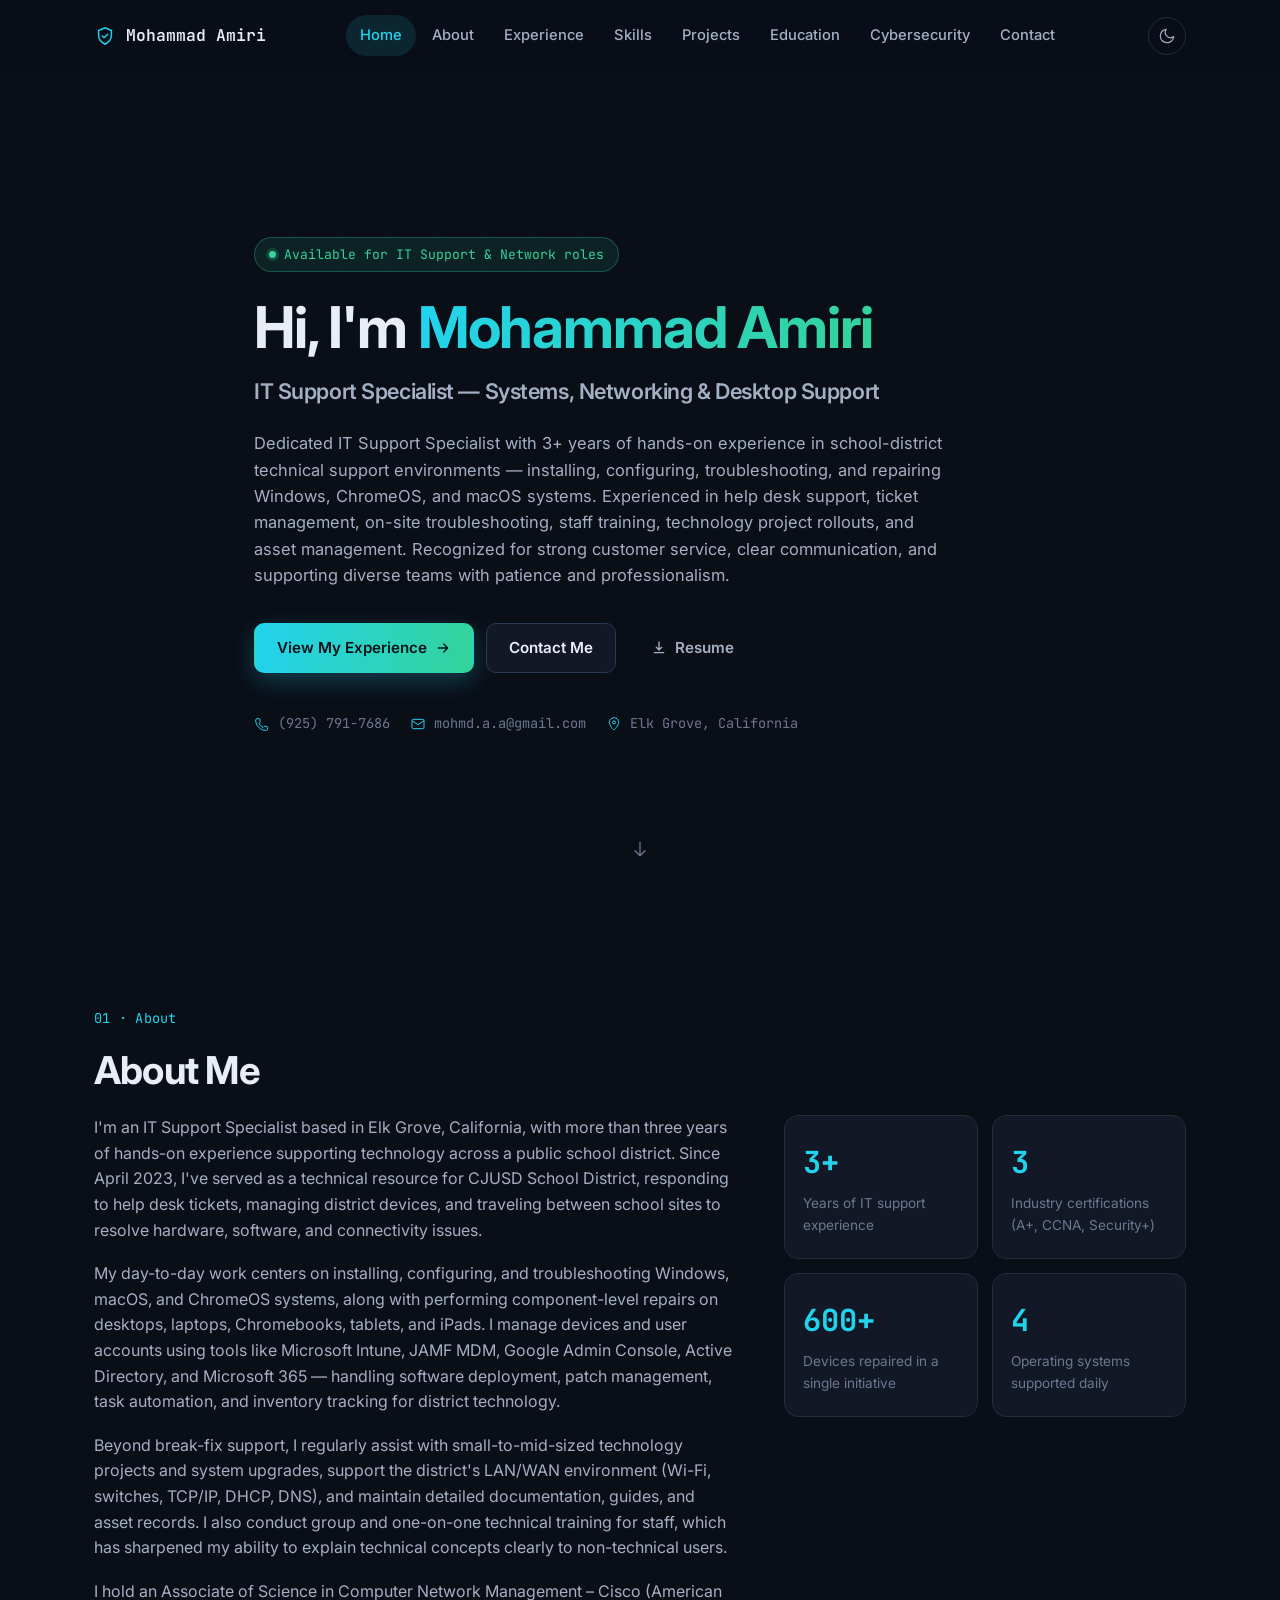
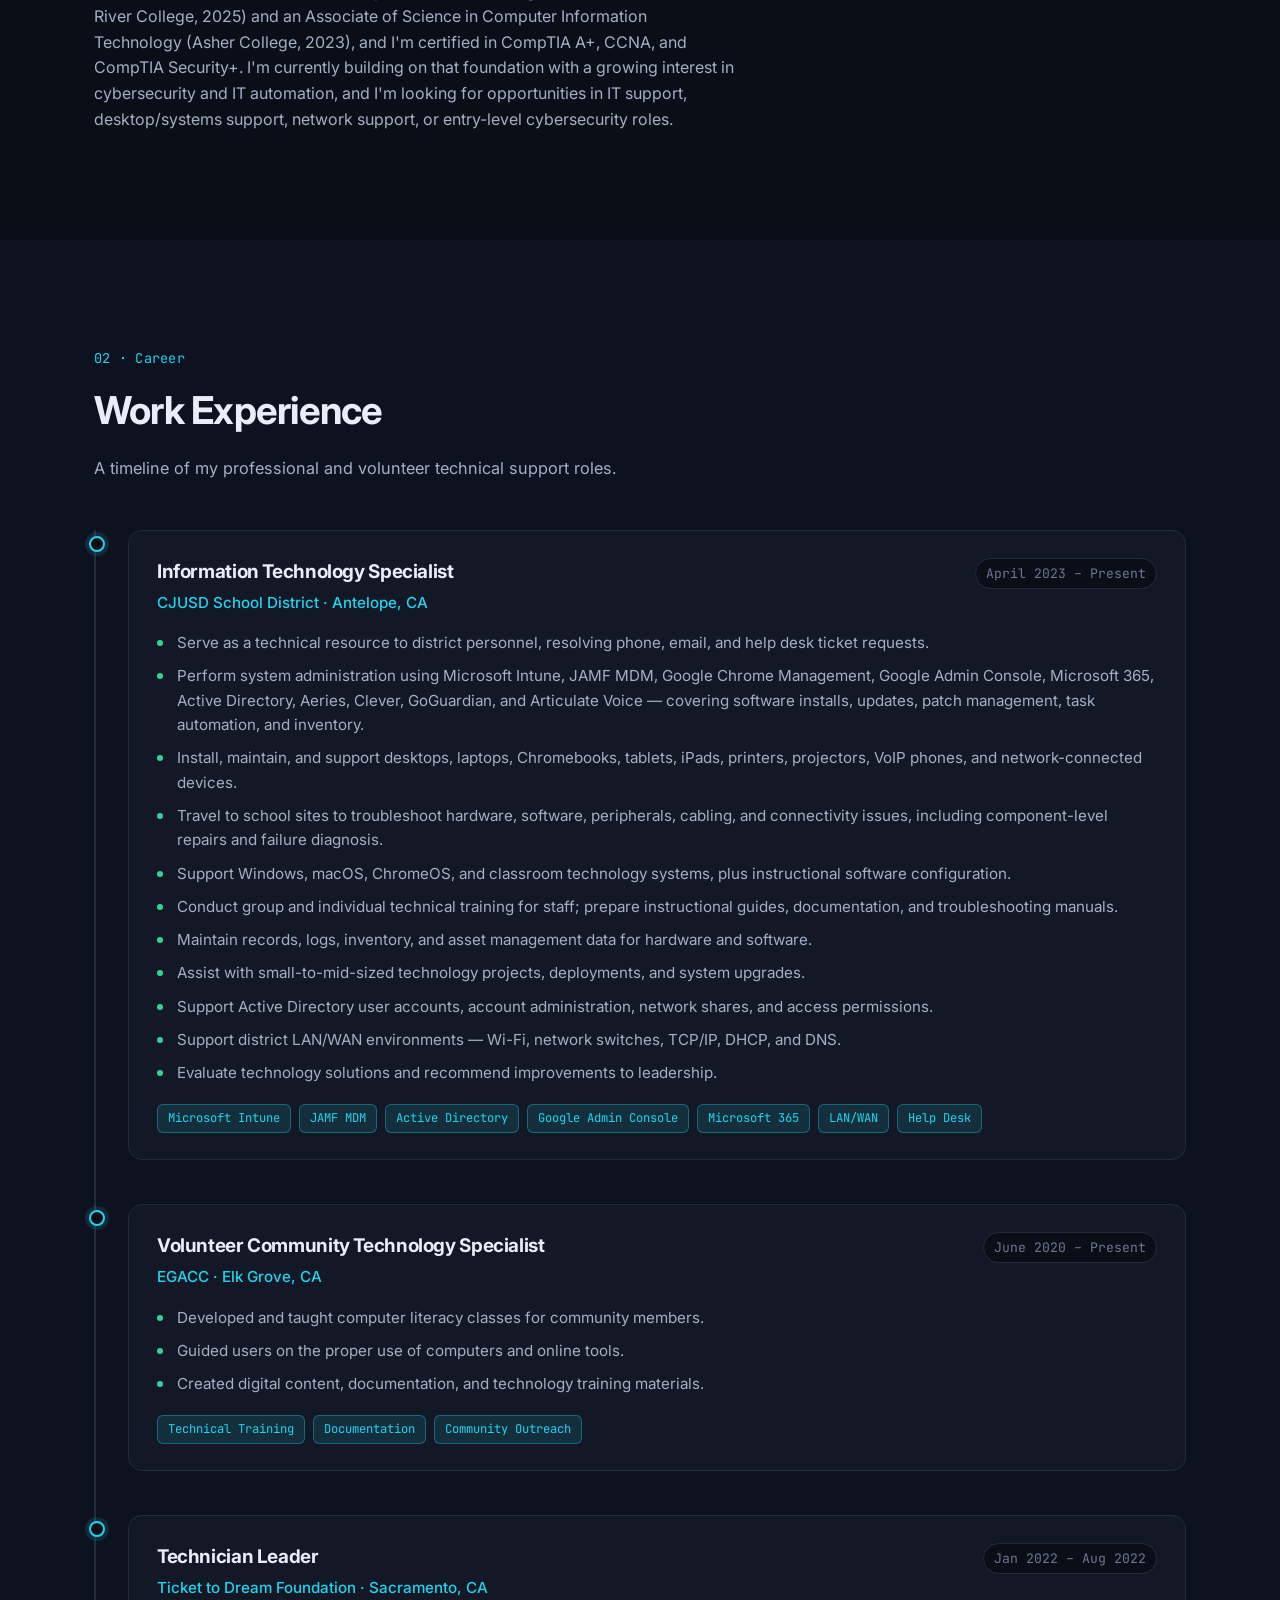
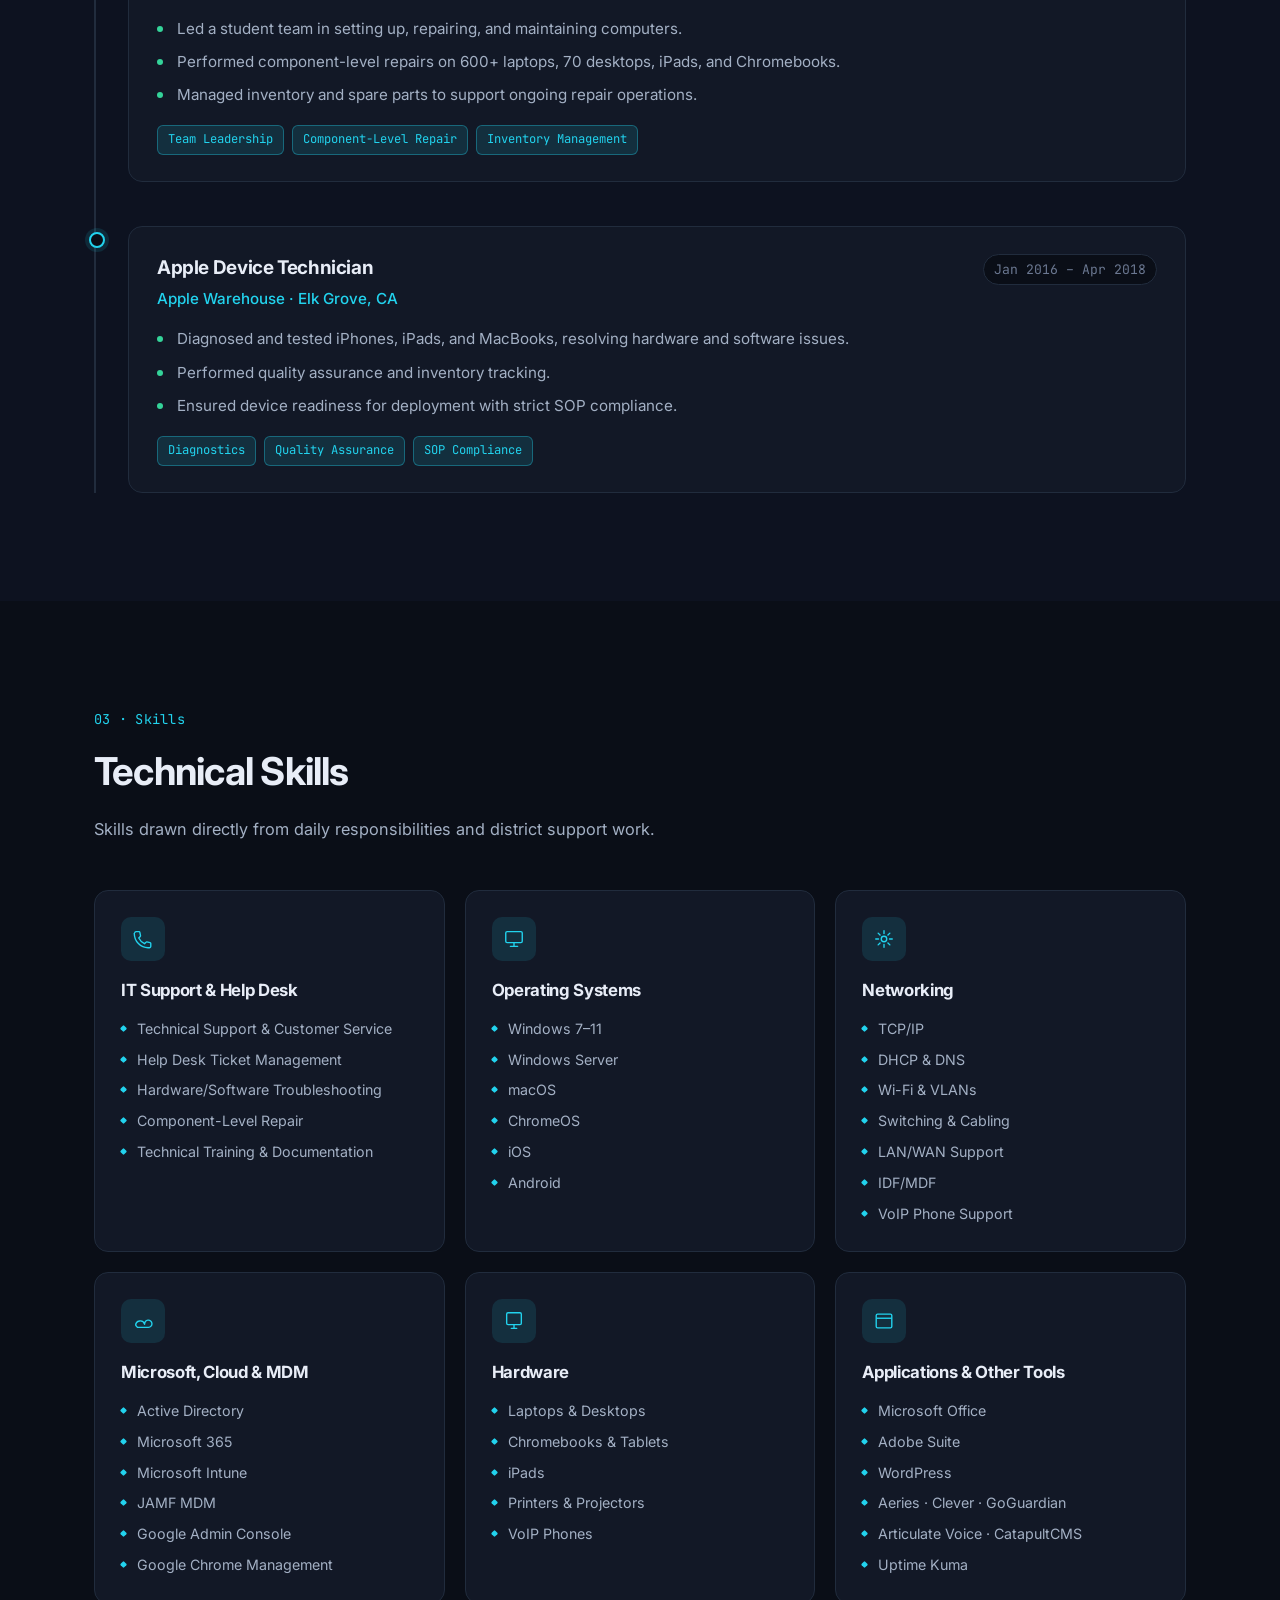
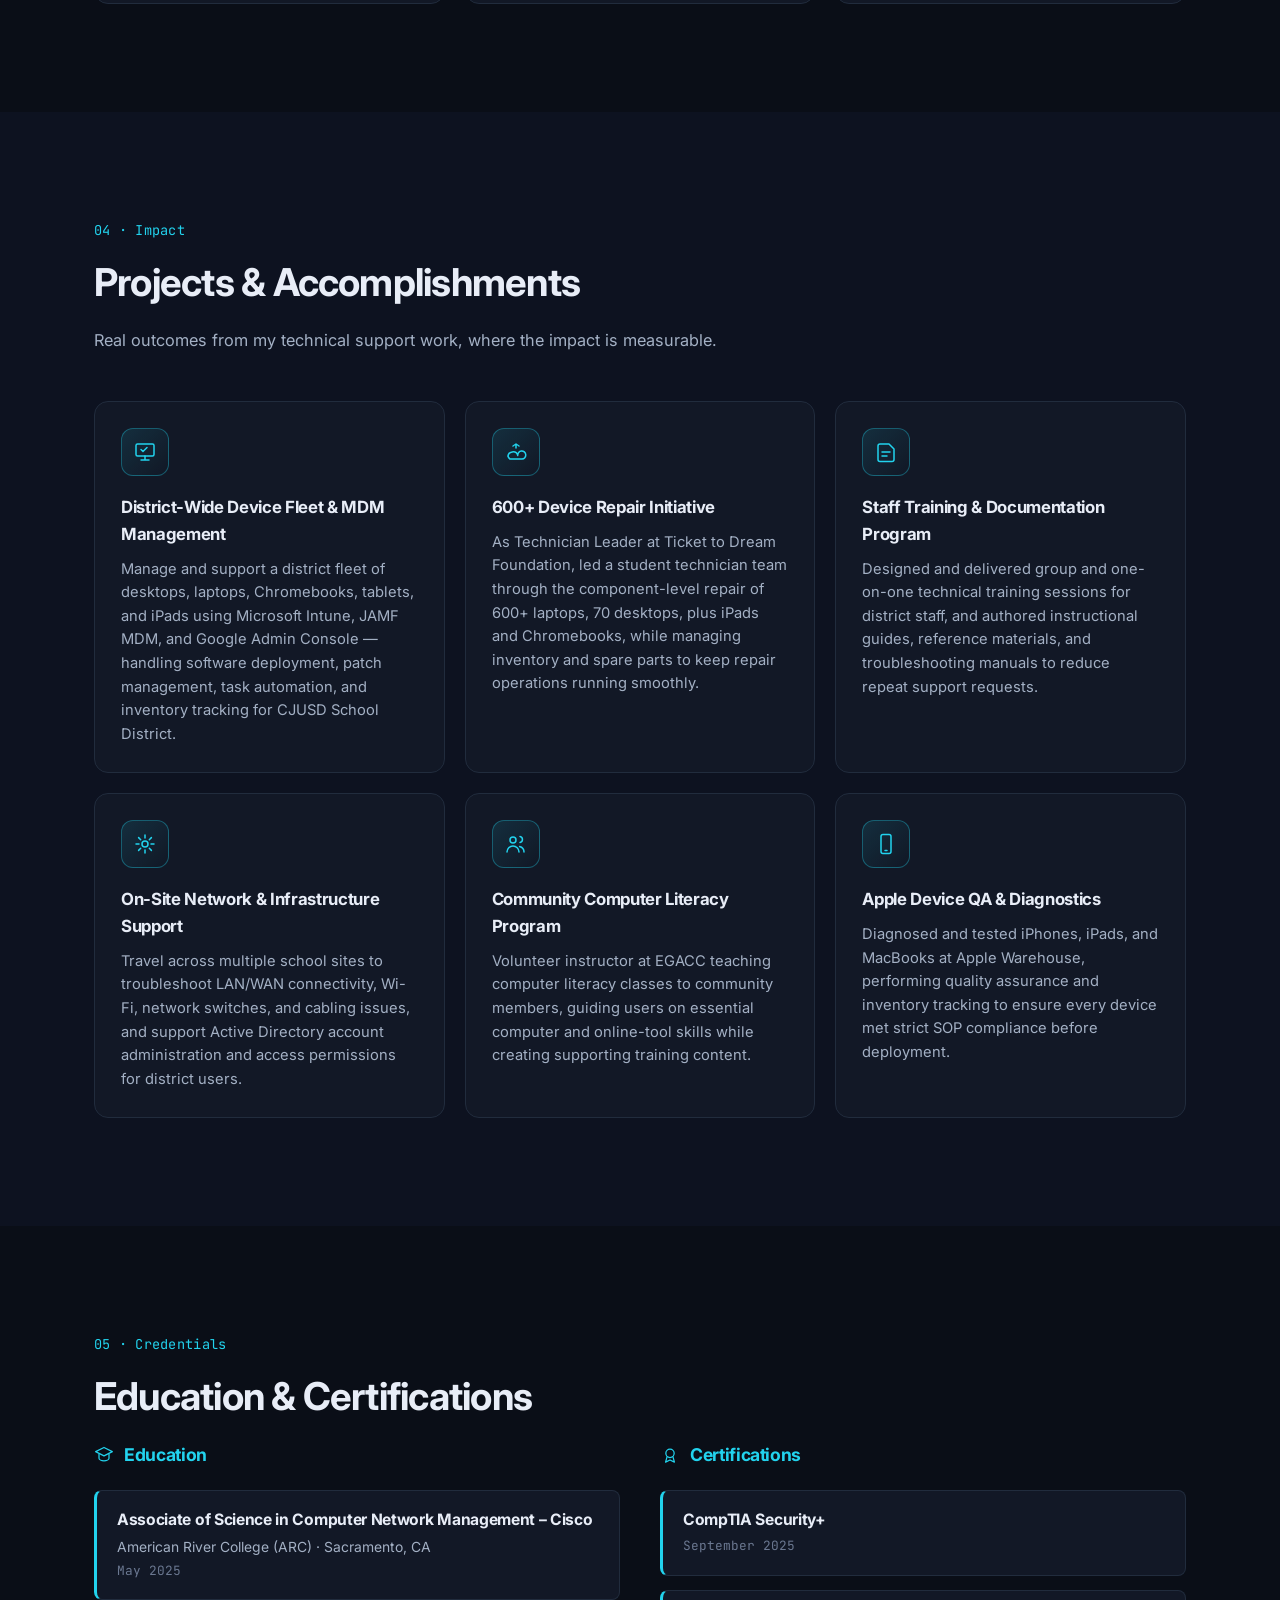
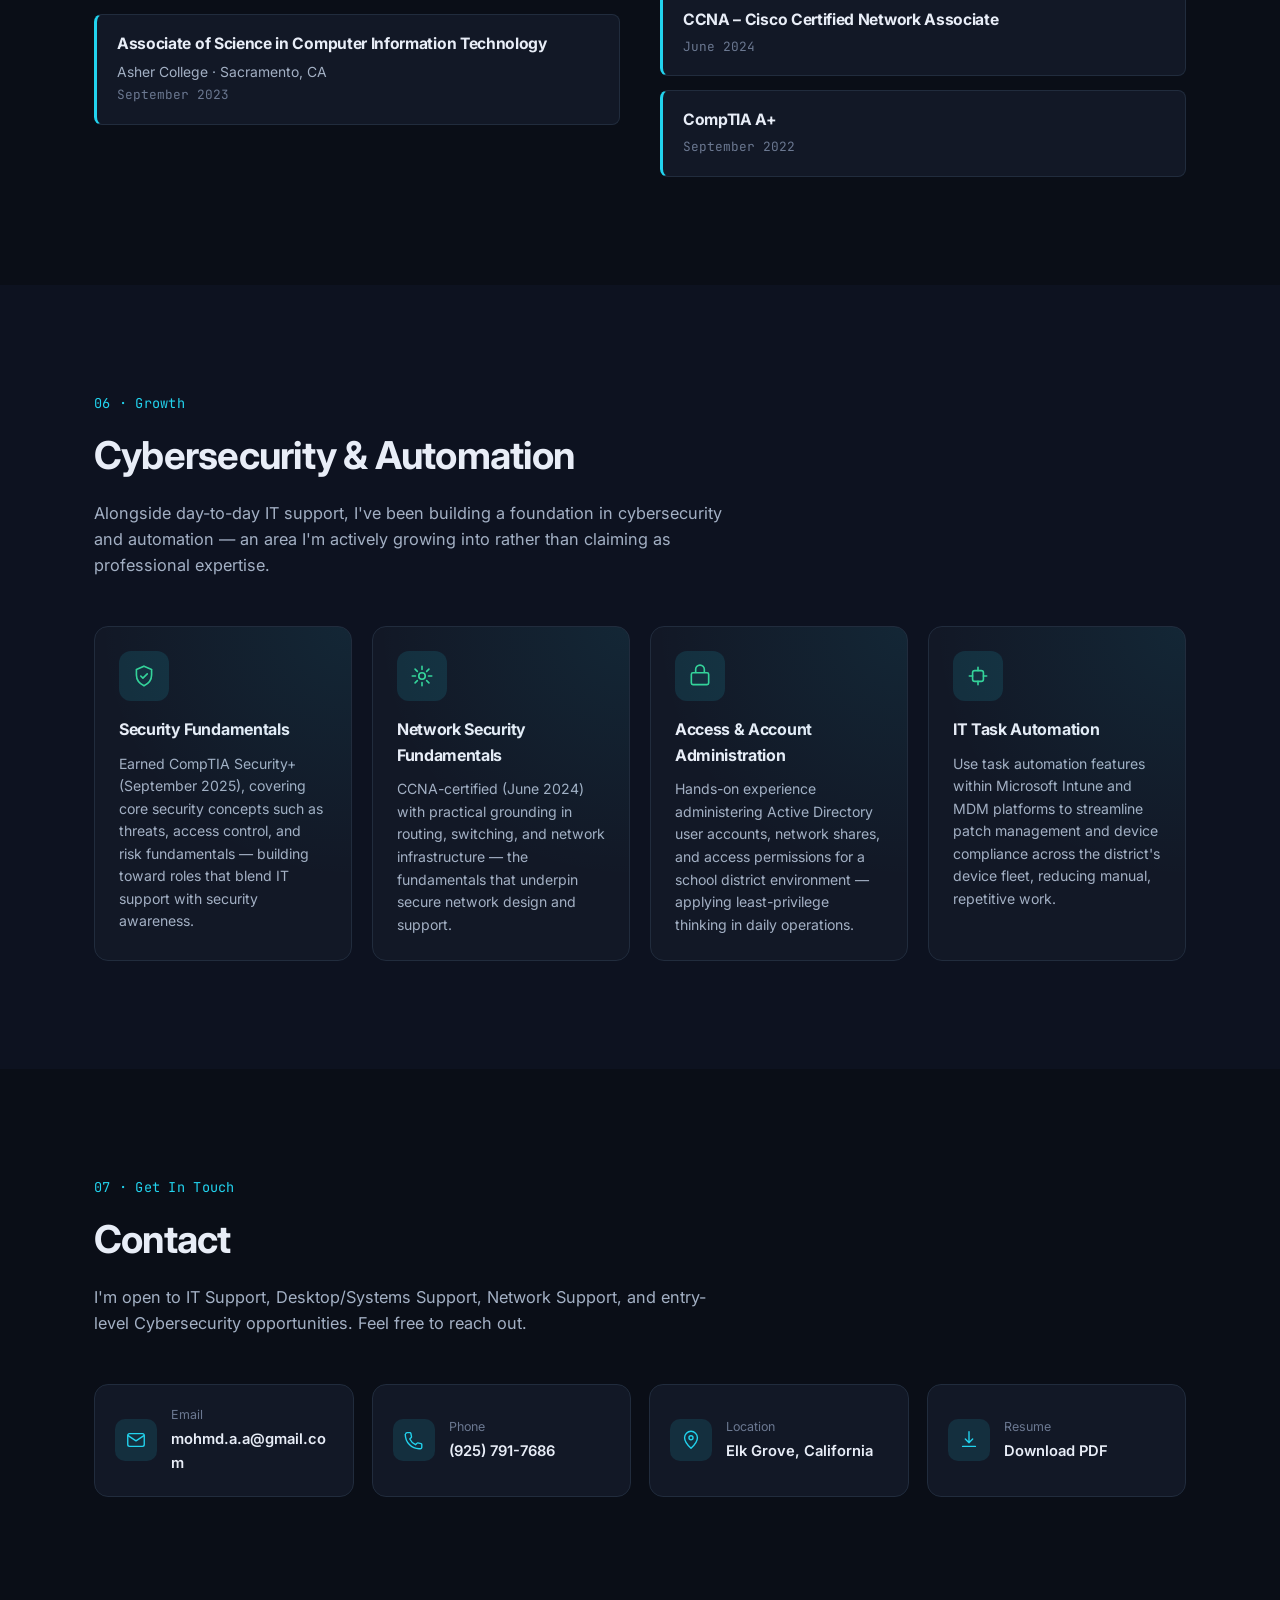
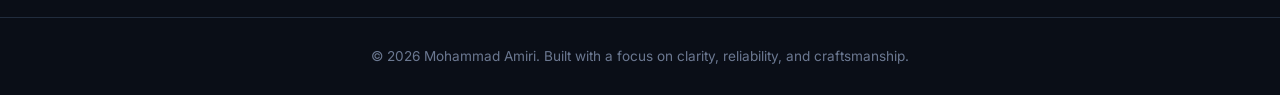
==== index.html @ a0008d64 "Add personal portfolio website built from resume content Static, responsive HTML/CSS/JS site with Ho" ====
<!DOCTYPE html>
<html lang="en">
<head>
<meta charset="UTF-8">
<meta name="viewport" content="width=device-width, initial-scale=1.0">
<title>Mohammad Amiri | IT Support Specialist</title>
<meta name="description" content="Mohammad Amiri — IT Support Specialist with 3+ years of hands-on experience in school-district technical support, systems administration, and networking.">
<link rel="icon" href="data:image/svg+xml,%3Csvg xmlns='http://www.w3.org/2000/svg' viewBox='0 0 24 24'%3E%3Crect width='24' height='24' rx='5' fill='%230a0e17'/%3E%3Cpath d='M12 3l7 3v5c0 4.5-3 8-7 10-4-2-7-5.5-7-10V6l7-3z' fill='none' stroke='%2322d3ee' stroke-width='1.6'/%3E%3Cpath d='M9 12l2 2 4-4' fill='none' stroke='%2334d399' stroke-width='1.6' stroke-linecap='round' stroke-linejoin='round'/%3E%3C/svg%3E">
<link rel="preconnect" href="https://fonts.googleapis.com">
<link rel="preconnect" href="https://fonts.gstatic.com" crossorigin>
<link href="https://fonts.googleapis.com/css2?family=Inter:wght@400;500;600;700;800&family=JetBrains+Mono:wght@400;500;600&display=swap" rel="stylesheet">
<link rel="stylesheet" href="css/styles.css">
</head>
<body>
<a class="skip-link" href="#main">Skip to content</a>

<div class="bg-grid" aria-hidden="true"></div>

<header class="site-header" id="site-header">
  <div class="container header-inner">
    <a href="#home" class="brand">
      <span class="brand-mark" aria-hidden="true">
        <svg viewBox="0 0 24 24" width="22" height="22"><path d="M12 3l7 3v5c0 4.5-3 8-7 10-4-2-7-5.5-7-10V6l7-3z" fill="none" stroke="currentColor" stroke-width="1.6"/><path d="M9 12l2 2 4-4" fill="none" stroke="currentColor" stroke-width="1.6" stroke-linecap="round" stroke-linejoin="round"/></svg>
      </span>
      <span class="brand-text">Mohammad Amiri</span>
    </a>

    <nav class="nav" id="site-nav" aria-label="Primary">
      <ul class="nav-list">
        <li><a href="#home" class="nav-link">Home</a></li>
        <li><a href="#about" class="nav-link">About</a></li>
        <li><a href="#experience" class="nav-link">Experience</a></li>
        <li><a href="#skills" class="nav-link">Skills</a></li>
        <li><a href="#projects" class="nav-link">Projects</a></li>
        <li><a href="#education" class="nav-link">Education</a></li>
        <li><a href="#cybersecurity" class="nav-link">Cybersecurity</a></li>
        <li><a href="#contact" class="nav-link">Contact</a></li>
      </ul>
    </nav>

    <div class="header-actions">
      <button class="theme-toggle" id="theme-toggle" type="button" aria-label="Toggle light and dark theme">
        <svg class="icon-moon" viewBox="0 0 24 24" width="18" height="18"><path d="M21 12.8A9 9 0 1111.2 3a7 7 0 009.8 9.8z" fill="none" stroke="currentColor" stroke-width="1.6" stroke-linejoin="round"/></svg>
        <svg class="icon-sun" viewBox="0 0 24 24" width="18" height="18"><circle cx="12" cy="12" r="4.2" fill="none" stroke="currentColor" stroke-width="1.6"/><path d="M12 2.5v2.5M12 19v2.5M4.2 4.2l1.8 1.8M18 18l1.8 1.8M2.5 12H5M19 12h2.5M4.2 19.8L6 18M18 6l1.8-1.8" stroke="currentColor" stroke-width="1.6" stroke-linecap="round"/></svg>
      </button>
      <button class="nav-toggle" id="nav-toggle" type="button" aria-label="Open navigation menu" aria-expanded="false" aria-controls="site-nav">
        <span></span><span></span><span></span>
      </button>
    </div>
  </div>
</header>

<main id="main">

  <!-- HOME / HERO -->
  <section class="hero" id="home">
    <div class="container hero-inner">
      <p class="eyebrow reveal"><span class="dot" aria-hidden="true"></span> Available for IT Support &amp; Network roles</p>
      <h1 class="hero-title reveal">
        Hi, I'm <span class="accent-text">Mohammad Amiri</span>
      </h1>
      <h2 class="hero-subtitle reveal">IT Support Specialist &mdash; Systems, Networking &amp; Desktop Support</h2>
      <p class="hero-lede reveal">
        Dedicated IT Support Specialist with 3+ years of hands-on experience in school-district technical
        support environments &mdash; installing, configuring, troubleshooting, and repairing Windows, ChromeOS,
        and macOS systems. Experienced in help desk support, ticket management, on-site troubleshooting,
        staff training, technology project rollouts, and asset management. Recognized for strong customer
        service, clear communication, and supporting diverse teams with patience and professionalism.
      </p>
      <div class="hero-actions reveal">
        <a href="#experience" class="btn btn-primary">
          View My Experience
          <svg viewBox="0 0 24 24" width="16" height="16" aria-hidden="true"><path d="M5 12h14M13 6l6 6-6 6" fill="none" stroke="currentColor" stroke-width="2" stroke-linecap="round" stroke-linejoin="round"/></svg>
        </a>
        <a href="#contact" class="btn btn-secondary">Contact Me</a>
        <a href="assets/Mohammad_Amiri_Resume.pdf" class="btn btn-ghost" download>
          <svg viewBox="0 0 24 24" width="16" height="16" aria-hidden="true"><path d="M12 3v12m0 0l-4-4m4 4l4-4M5 19h14" fill="none" stroke="currentColor" stroke-width="2" stroke-linecap="round" stroke-linejoin="round"/></svg>
          Resume
        </a>
      </div>

      <ul class="hero-meta reveal">
        <li>
          <svg viewBox="0 0 24 24" width="16" height="16" aria-hidden="true"><path d="M3 5.5A1.5 1.5 0 014.5 4h3.09a1 1 0 01.98.8l.7 3.5a1 1 0 01-.29.94l-1.6 1.6a13.5 13.5 0 006.27 6.27l1.6-1.6a1 1 0 01.94-.29l3.5.7a1 1 0 01.8.98v3.09A1.5 1.5 0 0119 21.5h-1.5C9.4 21.5 2.5 14.6 2.5 6V5.5" fill="none" stroke="currentColor" stroke-width="1.5" stroke-linejoin="round"/></svg>
          (925) 791-7686
        </li>
        <li>
          <svg viewBox="0 0 24 24" width="16" height="16" aria-hidden="true"><rect x="3" y="5" width="18" height="14" rx="2" fill="none" stroke="currentColor" stroke-width="1.5"/><path d="M3 7l9 6 9-6" fill="none" stroke="currentColor" stroke-width="1.5" stroke-linejoin="round"/></svg>
          mohmd.a.a@gmail.com
        </li>
        <li>
          <svg viewBox="0 0 24 24" width="16" height="16" aria-hidden="true"><path d="M12 21s7-6.4 7-11.5A7 7 0 105 9.5C5 14.6 12 21 12 21z" fill="none" stroke="currentColor" stroke-width="1.5" stroke-linejoin="round"/><circle cx="12" cy="9.5" r="2.2" fill="none" stroke="currentColor" stroke-width="1.5"/></svg>
          Elk Grove, California
        </li>
      </ul>
    </div>

    <button class="scroll-cue" id="scroll-cue" aria-label="Scroll to About section" type="button">
      <svg viewBox="0 0 24 24" width="20" height="20"><path d="M12 4v16M6 14l6 6 6-6" fill="none" stroke="currentColor" stroke-width="1.6" stroke-linecap="round" stroke-linejoin="round"/></svg>
    </button>
  </section>

  <!-- ABOUT -->
  <section class="section" id="about">
    <div class="container">
      <p class="section-kicker reveal">01 &middot; About</p>
      <h2 class="section-title reveal">About Me</h2>

      <div class="about-grid">
        <div class="about-copy reveal">
          <p>
            I'm an IT Support Specialist based in Elk Grove, California, with more than three years of
            hands-on experience supporting technology across a public school district. Since April 2023,
            I've served as a technical resource for CJUSD School District, responding to help desk tickets,
            managing district devices, and traveling between school sites to resolve hardware, software,
            and connectivity issues.
          </p>
          <p>
            My day-to-day work centers on installing, configuring, and troubleshooting Windows, macOS, and
            ChromeOS systems, along with performing component-level repairs on desktops, laptops,
            Chromebooks, tablets, and iPads. I manage devices and user accounts using tools like Microsoft
            Intune, JAMF MDM, Google Admin Console, Active Directory, and Microsoft 365 &mdash; handling software
            deployment, patch management, task automation, and inventory tracking for district technology.
          </p>
          <p>
            Beyond break-fix support, I regularly assist with small-to-mid-sized technology projects and
            system upgrades, support the district's LAN/WAN environment (Wi-Fi, switches, TCP/IP, DHCP,
            DNS), and maintain detailed documentation, guides, and asset records. I also conduct group and
            one-on-one technical training for staff, which has sharpened my ability to explain technical
            concepts clearly to non-technical users.
          </p>
          <p>
            I hold an Associate of Science in Computer Network Management &ndash; Cisco (American River College,
            2025) and an Associate of Science in Computer Information Technology (Asher College, 2023), and
            I'm certified in CompTIA A+, CCNA, and CompTIA Security+. I'm currently building on that
            foundation with a growing interest in cybersecurity and IT automation, and I'm looking for
            opportunities in IT support, desktop/systems support, network support, or entry-level
            cybersecurity roles.
          </p>
        </div>

        <aside class="about-highlights reveal" aria-label="Quick facts">
          <div class="fact-card">
            <span class="fact-num">3+</span>
            <span class="fact-label">Years of IT support experience</span>
          </div>
          <div class="fact-card">
            <span class="fact-num">3</span>
            <span class="fact-label">Industry certifications (A+, CCNA, Security+)</span>
          </div>
          <div class="fact-card">
            <span class="fact-num">600+</span>
            <span class="fact-label">Devices repaired in a single initiative</span>
          </div>
          <div class="fact-card">
            <span class="fact-num">4</span>
            <span class="fact-label">Operating systems supported daily</span>
          </div>
        </aside>
      </div>
    </div>
  </section>

  <!-- EXPERIENCE -->
  <section class="section section-alt" id="experience">
    <div class="container">
      <p class="section-kicker reveal">02 &middot; Career</p>
      <h2 class="section-title reveal">Work Experience</h2>
      <p class="section-lede reveal">A timeline of my professional and volunteer technical support roles.</p>

      <div class="timeline">

        <article class="timeline-item reveal">
          <div class="timeline-dot" aria-hidden="true"></div>
          <div class="timeline-card">
            <div class="timeline-head">
              <div>
                <h3 class="timeline-role">Information Technology Specialist</h3>
                <p class="timeline-org">CJUSD School District &middot; Antelope, CA</p>
              </div>
              <span class="timeline-date">April 2023 &ndash; Present</span>
            </div>
            <ul class="timeline-list">
              <li>Serve as a technical resource to district personnel, resolving phone, email, and help desk ticket requests.</li>
              <li>Perform system administration using Microsoft Intune, JAMF MDM, Google Chrome Management, Google Admin Console, Microsoft 365, Active Directory, Aeries, Clever, GoGuardian, and Articulate Voice &mdash; covering software installs, updates, patch management, task automation, and inventory.</li>
              <li>Install, maintain, and support desktops, laptops, Chromebooks, tablets, iPads, printers, projectors, VoIP phones, and network-connected devices.</li>
              <li>Travel to school sites to troubleshoot hardware, software, peripherals, cabling, and connectivity issues, including component-level repairs and failure diagnosis.</li>
              <li>Support Windows, macOS, ChromeOS, and classroom technology systems, plus instructional software configuration.</li>
              <li>Conduct group and individual technical training for staff; prepare instructional guides, documentation, and troubleshooting manuals.</li>
              <li>Maintain records, logs, inventory, and asset management data for hardware and software.</li>
              <li>Assist with small-to-mid-sized technology projects, deployments, and system upgrades.</li>
              <li>Support Active Directory user accounts, account administration, network shares, and access permissions.</li>
              <li>Support district LAN/WAN environments &mdash; Wi-Fi, network switches, TCP/IP, DHCP, and DNS.</li>
              <li>Evaluate technology solutions and recommend improvements to leadership.</li>
            </ul>
            <div class="tag-row">
              <span class="tag">Microsoft Intune</span>
              <span class="tag">JAMF MDM</span>
              <span class="tag">Active Directory</span>
              <span class="tag">Google Admin Console</span>
              <span class="tag">Microsoft 365</span>
              <span class="tag">LAN/WAN</span>
              <span class="tag">Help Desk</span>
            </div>
          </div>
        </article>

        <article class="timeline-item reveal">
          <div class="timeline-dot" aria-hidden="true"></div>
          <div class="timeline-card">
            <div class="timeline-head">
              <div>
                <h3 class="timeline-role">Volunteer Community Technology Specialist</h3>
                <p class="timeline-org">EGACC &middot; Elk Grove, CA</p>
              </div>
              <span class="timeline-date">June 2020 &ndash; Present</span>
            </div>
            <ul class="timeline-list">
              <li>Developed and taught computer literacy classes for community members.</li>
              <li>Guided users on the proper use of computers and online tools.</li>
              <li>Created digital content, documentation, and technology training materials.</li>
            </ul>
            <div class="tag-row">
              <span class="tag">Technical Training</span>
              <span class="tag">Documentation</span>
              <span class="tag">Community Outreach</span>
            </div>
          </div>
        </article>

        <article class="timeline-item reveal">
          <div class="timeline-dot" aria-hidden="true"></div>
          <div class="timeline-card">
            <div class="timeline-head">
              <div>
                <h3 class="timeline-role">Technician Leader</h3>
                <p class="timeline-org">Ticket to Dream Foundation &middot; Sacramento, CA</p>
              </div>
              <span class="timeline-date">Jan 2022 &ndash; Aug 2022</span>
            </div>
            <ul class="timeline-list">
              <li>Led a student team in setting up, repairing, and maintaining computers.</li>
              <li>Performed component-level repairs on 600+ laptops, 70 desktops, iPads, and Chromebooks.</li>
              <li>Managed inventory and spare parts to support ongoing repair operations.</li>
            </ul>
            <div class="tag-row">
              <span class="tag">Team Leadership</span>
              <span class="tag">Component-Level Repair</span>
              <span class="tag">Inventory Management</span>
            </div>
          </div>
        </article>

        <article class="timeline-item reveal">
          <div class="timeline-dot" aria-hidden="true"></div>
          <div class="timeline-card">
            <div class="timeline-head">
              <div>
                <h3 class="timeline-role">Apple Device Technician</h3>
                <p class="timeline-org">Apple Warehouse &middot; Elk Grove, CA</p>
              </div>
              <span class="timeline-date">Jan 2016 &ndash; Apr 2018</span>
            </div>
            <ul class="timeline-list">
              <li>Diagnosed and tested iPhones, iPads, and MacBooks, resolving hardware and software issues.</li>
              <li>Performed quality assurance and inventory tracking.</li>
              <li>Ensured device readiness for deployment with strict SOP compliance.</li>
            </ul>
            <div class="tag-row">
              <span class="tag">Diagnostics</span>
              <span class="tag">Quality Assurance</span>
              <span class="tag">SOP Compliance</span>
            </div>
          </div>
        </article>

      </div>
    </div>
  </section>

  <!-- SKILLS -->
  <section class="section" id="skills">
    <div class="container">
      <p class="section-kicker reveal">03 &middot; Skills</p>
      <h2 class="section-title reveal">Technical Skills</h2>
      <p class="section-lede reveal">Skills drawn directly from daily responsibilities and district support work.</p>

      <div class="skills-grid">

        <div class="skill-card reveal">
          <div class="skill-icon" aria-hidden="true">
            <svg viewBox="0 0 24 24" width="22" height="22"><path d="M3 5.5A1.5 1.5 0 014.5 4h3.09a1 1 0 01.98.8l.7 3.5a1 1 0 01-.29.94l-1.6 1.6a13.5 13.5 0 006.27 6.27l1.6-1.6a1 1 0 01.94-.29l3.5.7a1 1 0 01.8.98v3.09A1.5 1.5 0 0119 21.5h-1.5C9.4 21.5 2.5 14.6 2.5 6V5.5" fill="none" stroke="currentColor" stroke-width="1.5" stroke-linejoin="round"/></svg>
          </div>
          <h3>IT Support &amp; Help Desk</h3>
          <ul class="skill-tags">
            <li>Technical Support &amp; Customer Service</li>
            <li>Help Desk Ticket Management</li>
            <li>Hardware/Software Troubleshooting</li>
            <li>Component-Level Repair</li>
            <li>Technical Training &amp; Documentation</li>
          </ul>
        </div>

        <div class="skill-card reveal">
          <div class="skill-icon" aria-hidden="true">
            <svg viewBox="0 0 24 24" width="22" height="22"><rect x="3" y="4" width="18" height="12" rx="1.5" fill="none" stroke="currentColor" stroke-width="1.5"/><path d="M8 20h8M12 16v4" stroke="currentColor" stroke-width="1.5" stroke-linecap="round"/></svg>
          </div>
          <h3>Operating Systems</h3>
          <ul class="skill-tags">
            <li>Windows 7&ndash;11</li>
            <li>Windows Server</li>
            <li>macOS</li>
            <li>ChromeOS</li>
            <li>iOS</li>
            <li>Android</li>
          </ul>
        </div>

        <div class="skill-card reveal">
          <div class="skill-icon" aria-hidden="true">
            <svg viewBox="0 0 24 24" width="22" height="22"><circle cx="12" cy="12" r="3" fill="none" stroke="currentColor" stroke-width="1.5"/><path d="M12 3v3M12 18v3M3 12h3M18 12h3M5.6 5.6l2.1 2.1M16.3 16.3l2.1 2.1M18.4 5.6l-2.1 2.1M7.7 16.3l-2.1 2.1" stroke="currentColor" stroke-width="1.5" stroke-linecap="round"/></svg>
          </div>
          <h3>Networking</h3>
          <ul class="skill-tags">
            <li>TCP/IP</li>
            <li>DHCP &amp; DNS</li>
            <li>Wi-Fi &amp; VLANs</li>
            <li>Switching &amp; Cabling</li>
            <li>LAN/WAN Support</li>
            <li>IDF/MDF</li>
            <li>VoIP Phone Support</li>
          </ul>
        </div>

        <div class="skill-card reveal">
          <div class="skill-icon" aria-hidden="true">
            <svg viewBox="0 0 24 24" width="22" height="22"><path d="M4 17a5 5 0 019.8-1.5A4 4 0 1118 19H6a4 4 0 01-2-3.7" fill="none" stroke="currentColor" stroke-width="1.5" stroke-linejoin="round"/></svg>
          </div>
          <h3>Microsoft, Cloud &amp; MDM</h3>
          <ul class="skill-tags">
            <li>Active Directory</li>
            <li>Microsoft 365</li>
            <li>Microsoft Intune</li>
            <li>JAMF MDM</li>
            <li>Google Admin Console</li>
            <li>Google Chrome Management</li>
          </ul>
        </div>

        <div class="skill-card reveal">
          <div class="skill-icon" aria-hidden="true">
            <svg viewBox="0 0 24 24" width="22" height="22"><rect x="4" y="3" width="16" height="13" rx="1.5" fill="none" stroke="currentColor" stroke-width="1.5"/><path d="M9 20h6M12 16v4" stroke="currentColor" stroke-width="1.5" stroke-linecap="round"/></svg>
          </div>
          <h3>Hardware</h3>
          <ul class="skill-tags">
            <li>Laptops &amp; Desktops</li>
            <li>Chromebooks &amp; Tablets</li>
            <li>iPads</li>
            <li>Printers &amp; Projectors</li>
            <li>VoIP Phones</li>
          </ul>
        </div>

        <div class="skill-card reveal">
          <div class="skill-icon" aria-hidden="true">
            <svg viewBox="0 0 24 24" width="22" height="22"><rect x="3.5" y="4.5" width="17" height="15" rx="1.5" fill="none" stroke="currentColor" stroke-width="1.5"/><path d="M3.5 9h17" stroke="currentColor" stroke-width="1.5"/></svg>
          </div>
          <h3>Applications &amp; Other Tools</h3>
          <ul class="skill-tags">
            <li>Microsoft Office</li>
            <li>Adobe Suite</li>
            <li>WordPress</li>
            <li>Aeries &middot; Clever &middot; GoGuardian</li>
            <li>Articulate Voice &middot; CatapultCMS</li>
            <li>Uptime Kuma</li>
          </ul>
        </div>

      </div>
    </div>
  </section>

  <!-- PROJECTS & ACCOMPLISHMENTS -->
  <section class="section section-alt" id="projects">
    <div class="container">
      <p class="section-kicker reveal">04 &middot; Impact</p>
      <h2 class="section-title reveal">Projects &amp; Accomplishments</h2>
      <p class="section-lede reveal">Real outcomes from my technical support work, where the impact is measurable.</p>

      <div class="project-grid">

        <div class="project-card reveal">
          <div class="project-icon" aria-hidden="true">
            <svg viewBox="0 0 24 24" width="24" height="24"><rect x="3" y="4" width="18" height="12" rx="1.5" fill="none" stroke="currentColor" stroke-width="1.5"/><path d="M8 20h8M12 16v4" stroke="currentColor" stroke-width="1.5" stroke-linecap="round"/><path d="M8 9.5l2 2 4-4" fill="none" stroke="currentColor" stroke-width="1.5" stroke-linecap="round" stroke-linejoin="round"/></svg>
          </div>
          <h3>District-Wide Device Fleet &amp; MDM Management</h3>
          <p>
            Manage and support a district fleet of desktops, laptops, Chromebooks, tablets, and iPads using
            Microsoft Intune, JAMF MDM, and Google Admin Console &mdash; handling software deployment, patch
            management, task automation, and inventory tracking for CJUSD School District.
          </p>
        </div>

        <div class="project-card reveal">
          <div class="project-icon" aria-hidden="true">
            <svg viewBox="0 0 24 24" width="24" height="24"><path d="M4 17a5 5 0 019.8-1.5A4 4 0 1118 19H6a4 4 0 01-2-3.7" fill="none" stroke="currentColor" stroke-width="1.5" stroke-linejoin="round"/><path d="M12 8V4M9 6l3-2 3 2" stroke="currentColor" stroke-width="1.5" stroke-linecap="round" stroke-linejoin="round"/></svg>
          </div>
          <h3>600+ Device Repair Initiative</h3>
          <p>
            As Technician Leader at Ticket to Dream Foundation, led a student technician team through the
            component-level repair of 600+ laptops, 70 desktops, plus iPads and Chromebooks, while managing
            inventory and spare parts to keep repair operations running smoothly.
          </p>
        </div>

        <div class="project-card reveal">
          <div class="project-icon" aria-hidden="true">
            <svg viewBox="0 0 24 24" width="24" height="24"><path d="M4 19.5V6a2 2 0 012-2h9l5 5v10.5a2 2 0 01-2 2H6a2 2 0 01-2-2z" fill="none" stroke="currentColor" stroke-width="1.5" stroke-linejoin="round"/><path d="M8 12h8M8 16h5" stroke="currentColor" stroke-width="1.5" stroke-linecap="round"/></svg>
          </div>
          <h3>Staff Training &amp; Documentation Program</h3>
          <p>
            Designed and delivered group and one-on-one technical training sessions for district staff, and
            authored instructional guides, reference materials, and troubleshooting manuals to reduce repeat
            support requests.
          </p>
        </div>

        <div class="project-card reveal">
          <div class="project-icon" aria-hidden="true">
            <svg viewBox="0 0 24 24" width="24" height="24"><circle cx="12" cy="12" r="3" fill="none" stroke="currentColor" stroke-width="1.5"/><path d="M12 3v3M12 18v3M3 12h3M18 12h3M5.6 5.6l2.1 2.1M16.3 16.3l2.1 2.1M18.4 5.6l-2.1 2.1M7.7 16.3l-2.1 2.1" stroke="currentColor" stroke-width="1.5" stroke-linecap="round"/></svg>
          </div>
          <h3>On-Site Network &amp; Infrastructure Support</h3>
          <p>
            Travel across multiple school sites to troubleshoot LAN/WAN connectivity, Wi-Fi, network
            switches, and cabling issues, and support Active Directory account administration and access
            permissions for district users.
          </p>
        </div>

        <div class="project-card reveal">
          <div class="project-icon" aria-hidden="true">
            <svg viewBox="0 0 24 24" width="24" height="24"><circle cx="9" cy="8" r="3" fill="none" stroke="currentColor" stroke-width="1.5"/><path d="M3 20c0-3.3 2.7-6 6-6s6 2.7 6 6" fill="none" stroke="currentColor" stroke-width="1.5" stroke-linecap="round"/><path d="M16 4.5a3 3 0 010 5.9M20 20c0-2.6-1.9-4.8-4.4-5.4" fill="none" stroke="currentColor" stroke-width="1.5" stroke-linecap="round"/></svg>
          </div>
          <h3>Community Computer Literacy Program</h3>
          <p>
            Volunteer instructor at EGACC teaching computer literacy classes to community members, guiding
            users on essential computer and online-tool skills while creating supporting training content.
          </p>
        </div>

        <div class="project-card reveal">
          <div class="project-icon" aria-hidden="true">
            <svg viewBox="0 0 24 24" width="24" height="24"><rect x="7" y="2.5" width="10" height="19" rx="2" fill="none" stroke="currentColor" stroke-width="1.5"/><path d="M11 18.5h2" stroke="currentColor" stroke-width="1.5" stroke-linecap="round"/></svg>
          </div>
          <h3>Apple Device QA &amp; Diagnostics</h3>
          <p>
            Diagnosed and tested iPhones, iPads, and MacBooks at Apple Warehouse, performing quality
            assurance and inventory tracking to ensure every device met strict SOP compliance before
            deployment.
          </p>
        </div>

      </div>
    </div>
  </section>

  <!-- EDUCATION & CERTIFICATIONS -->
  <section class="section" id="education">
    <div class="container">
      <p class="section-kicker reveal">05 &middot; Credentials</p>
      <h2 class="section-title reveal">Education &amp; Certifications</h2>

      <div class="edu-cert-grid">
        <div class="edu-col reveal">
          <h3 class="col-title">
            <svg viewBox="0 0 24 24" width="20" height="20" aria-hidden="true"><path d="M12 3L2 8l10 5 10-5-10-5z" fill="none" stroke="currentColor" stroke-width="1.5" stroke-linejoin="round"/><path d="M6 10.5V16c0 1.5 2.7 3 6 3s6-1.5 6-3v-5.5" fill="none" stroke="currentColor" stroke-width="1.5"/></svg>
            Education
          </h3>

          <div class="cred-card">
            <h4>Associate of Science in Computer Network Management &ndash; Cisco</h4>
            <p class="cred-org">American River College (ARC) &middot; Sacramento, CA</p>
            <p class="cred-date">May 2025</p>
          </div>

          <div class="cred-card">
            <h4>Associate of Science in Computer Information Technology</h4>
            <p class="cred-org">Asher College &middot; Sacramento, CA</p>
            <p class="cred-date">September 2023</p>
          </div>
        </div>

        <div class="edu-col reveal">
          <h3 class="col-title">
            <svg viewBox="0 0 24 24" width="20" height="20" aria-hidden="true"><path d="M12 15a5 5 0 100-10 5 5 0 000 10z" fill="none" stroke="currentColor" stroke-width="1.5"/><path d="M8.5 14l-1.8 6.5L12 18l5.3 2.5L15.5 14" fill="none" stroke="currentColor" stroke-width="1.5" stroke-linejoin="round"/></svg>
            Certifications
          </h3>

          <div class="cred-card">
            <h4>CompTIA Security+</h4>
            <p class="cred-date">September 2025</p>
          </div>

          <div class="cred-card">
            <h4>CCNA &ndash; Cisco Certified Network Associate</h4>
            <p class="cred-date">June 2024</p>
          </div>

          <div class="cred-card">
            <h4>CompTIA A+</h4>
            <p class="cred-date">September 2022</p>
          </div>
        </div>
      </div>
    </div>
  </section>

  <!-- CYBERSECURITY & AUTOMATION -->
  <section class="section section-alt" id="cybersecurity">
    <div class="container">
      <p class="section-kicker reveal">06 &middot; Growth</p>
      <h2 class="section-title reveal">Cybersecurity &amp; Automation</h2>
      <p class="section-lede reveal">
        Alongside day-to-day IT support, I've been building a foundation in cybersecurity and automation
        &mdash; an area I'm actively growing into rather than claiming as professional expertise.
      </p>

      <div class="cyber-grid">
        <div class="cyber-card reveal">
          <div class="cyber-icon" aria-hidden="true">
            <svg viewBox="0 0 24 24" width="26" height="26"><path d="M12 3l7 3v5c0 4.5-3 8-7 10-4-2-7-5.5-7-10V6l7-3z" fill="none" stroke="currentColor" stroke-width="1.5"/><path d="M9 12l2 2 4-4" fill="none" stroke="currentColor" stroke-width="1.5" stroke-linecap="round" stroke-linejoin="round"/></svg>
          </div>
          <h3>Security Fundamentals</h3>
          <p>
            Earned CompTIA Security+ (September 2025), covering core security concepts such as threats,
            access control, and risk fundamentals &mdash; building toward roles that blend IT support with
            security awareness.
          </p>
        </div>

        <div class="cyber-card reveal">
          <div class="cyber-icon" aria-hidden="true">
            <svg viewBox="0 0 24 24" width="26" height="26"><circle cx="12" cy="12" r="3" fill="none" stroke="currentColor" stroke-width="1.5"/><path d="M12 3v3M12 18v3M3 12h3M18 12h3M5.6 5.6l2.1 2.1M16.3 16.3l2.1 2.1M18.4 5.6l-2.1 2.1M7.7 16.3l-2.1 2.1" stroke="currentColor" stroke-width="1.5" stroke-linecap="round"/></svg>
          </div>
          <h3>Network Security Fundamentals</h3>
          <p>
            CCNA-certified (June 2024) with practical grounding in routing, switching, and network
            infrastructure &mdash; the fundamentals that underpin secure network design and support.
          </p>
        </div>

        <div class="cyber-card reveal">
          <div class="cyber-icon" aria-hidden="true">
            <svg viewBox="0 0 24 24" width="26" height="26"><rect x="4" y="9" width="16" height="11" rx="1.5" fill="none" stroke="currentColor" stroke-width="1.5"/><path d="M8 9V6a4 4 0 018 0v3" fill="none" stroke="currentColor" stroke-width="1.5"/></svg>
          </div>
          <h3>Access &amp; Account Administration</h3>
          <p>
            Hands-on experience administering Active Directory user accounts, network shares, and access
            permissions for a school district environment &mdash; applying least-privilege thinking in daily
            operations.
          </p>
        </div>

        <div class="cyber-card reveal">
          <div class="cyber-icon" aria-hidden="true">
            <svg viewBox="0 0 24 24" width="26" height="26"><path d="M12 4v3M12 17v3M4 12h3M17 12h3" stroke="currentColor" stroke-width="1.5" stroke-linecap="round"/><rect x="7" y="7" width="10" height="10" rx="2" fill="none" stroke="currentColor" stroke-width="1.5"/></svg>
          </div>
          <h3>IT Task Automation</h3>
          <p>
            Use task automation features within Microsoft Intune and MDM platforms to streamline patch
            management and device compliance across the district's device fleet, reducing manual, repetitive
            work.
          </p>
        </div>
      </div>
    </div>
  </section>

  <!-- CONTACT -->
  <section class="section contact-section" id="contact">
    <div class="container">
      <p class="section-kicker reveal">07 &middot; Get In Touch</p>
      <h2 class="section-title reveal">Contact</h2>
      <p class="section-lede reveal">
        I'm open to IT Support, Desktop/Systems Support, Network Support, and entry-level Cybersecurity
        opportunities. Feel free to reach out.
      </p>

      <div class="contact-grid">
        <a class="contact-card reveal" href="mailto:mohmd.a.a@gmail.com">
          <div class="contact-icon" aria-hidden="true">
            <svg viewBox="0 0 24 24" width="22" height="22"><rect x="3" y="5" width="18" height="14" rx="2" fill="none" stroke="currentColor" stroke-width="1.5"/><path d="M3 7l9 6 9-6" fill="none" stroke="currentColor" stroke-width="1.5" stroke-linejoin="round"/></svg>
          </div>
          <div>
            <span class="contact-label">Email</span>
            <span class="contact-value">mohmd.a.a@gmail.com</span>
          </div>
        </a>

        <a class="contact-card reveal" href="tel:+19257917686">
          <div class="contact-icon" aria-hidden="true">
            <svg viewBox="0 0 24 24" width="22" height="22"><path d="M3 5.5A1.5 1.5 0 014.5 4h3.09a1 1 0 01.98.8l.7 3.5a1 1 0 01-.29.94l-1.6 1.6a13.5 13.5 0 006.27 6.27l1.6-1.6a1 1 0 01.94-.29l3.5.7a1 1 0 01.8.98v3.09A1.5 1.5 0 0119 21.5h-1.5C9.4 21.5 2.5 14.6 2.5 6V5.5" fill="none" stroke="currentColor" stroke-width="1.5" stroke-linejoin="round"/></svg>
          </div>
          <div>
            <span class="contact-label">Phone</span>
            <span class="contact-value">(925) 791-7686</span>
          </div>
        </a>

        <div class="contact-card contact-card-static reveal">
          <div class="contact-icon" aria-hidden="true">
            <svg viewBox="0 0 24 24" width="22" height="22"><path d="M12 21s7-6.4 7-11.5A7 7 0 105 9.5C5 14.6 12 21 12 21z" fill="none" stroke="currentColor" stroke-width="1.5" stroke-linejoin="round"/><circle cx="12" cy="9.5" r="2.2" fill="none" stroke="currentColor" stroke-width="1.5"/></svg>
          </div>
          <div>
            <span class="contact-label">Location</span>
            <span class="contact-value">Elk Grove, California</span>
          </div>
        </div>

        <a class="contact-card reveal" href="assets/Mohammad_Amiri_Resume.pdf" download>
          <div class="contact-icon" aria-hidden="true">
            <svg viewBox="0 0 24 24" width="22" height="22"><path d="M12 3v12m0 0l-4-4m4 4l4-4M5 19h14" fill="none" stroke="currentColor" stroke-width="1.5" stroke-linecap="round" stroke-linejoin="round"/></svg>
          </div>
          <div>
            <span class="contact-label">Resume</span>
            <span class="contact-value">Download PDF</span>
          </div>
        </a>
      </div>
    </div>
  </section>

</main>

<footer class="site-footer">
  <div class="container footer-inner">
    <p>&copy; <span id="year"></span> Mohammad Amiri. Built with a focus on clarity, reliability, and craftsmanship.</p>
  </div>
</footer>

<script src="js/script.js"></script>
</body>
</html>
---- css/styles.css ----
/* ==========================================================================
   Design tokens
   ========================================================================== */
:root {
  --bg: #0a0e17;
  --bg-alt: #0d1220;
  --surface: #121826;
  --surface-hover: #161f31;
  --border: #212c3d;
  --border-strong: #2b3a52;

  --text: #e8edf7;
  --text-dim: #a3b0c4;
  --text-mute: #6b7891;

  --accent: #22d3ee;
  --accent-2: #34d399;
  --accent-rgb: 34, 211, 238;
  --accent-soft: rgba(34, 211, 238, 0.12);
  --accent-border: rgba(34, 211, 238, 0.35);

  --header-h: 72px;

  --font-body: 'Inter', system-ui, -apple-system, 'Segoe UI', sans-serif;
  --font-mono: 'JetBrains Mono', 'SFMono-Regular', Consolas, monospace;

  --shadow-sm: 0 1px 2px rgba(0,0,0,0.3);
  --shadow-md: 0 8px 24px rgba(0,0,0,0.35);
  --shadow-glow: 0 0 0 1px var(--accent-border), 0 8px 30px rgba(34,211,238,0.08);

  --radius-sm: 8px;
  --radius-md: 14px;
  --radius-lg: 20px;

  --ease: cubic-bezier(0.22, 1, 0.36, 1);
  color-scheme: dark;
}

:root[data-theme="light"] {
  --bg: #f5f7fb;
  --bg-alt: #eef1f7;
  --surface: #ffffff;
  --surface-hover: #f2f5fa;
  --border: #dde3ee;
  --border-strong: #c6cee0;

  --text: #131a2a;
  --text-dim: #4b5872;
  --text-mute: #7c88a0;

  --accent: #0891a8;
  --accent-2: #0f9d68;
  --accent-soft: rgba(8, 145, 168, 0.08);
  --accent-border: rgba(8, 145, 168, 0.3);

  --shadow-sm: 0 1px 2px rgba(20,30,50,0.06);
  --shadow-md: 0 8px 24px rgba(20,30,50,0.08);
  --shadow-glow: 0 0 0 1px var(--accent-border), 0 8px 30px rgba(8,145,168,0.08);
  color-scheme: light;
}

/* Dark is the default look regardless of OS preference — the theme toggle
   (persisted via localStorage) is the only way to switch to light mode. */

/* ==========================================================================
   Reset & base
   ========================================================================== */
*, *::before, *::after { box-sizing: border-box; }
html { scroll-behavior: smooth; }
@media (prefers-reduced-motion: reduce) {
  html { scroll-behavior: auto; }
  *, *::before, *::after { animation-duration: 0.01ms !important; animation-iteration-count: 1 !important; transition-duration: 0.01ms !important; scroll-behavior: auto !important; }
}

body {
  margin: 0;
  background: var(--bg);
  color: var(--text);
  font-family: var(--font-body);
  font-size: 16px;
  line-height: 1.6;
  -webkit-font-smoothing: antialiased;
  transition: background 0.3s var(--ease), color 0.3s var(--ease);
}

h1, h2, h3, h4 { margin: 0; font-weight: 700; letter-spacing: -0.02em; }
p { margin: 0; }
ul { margin: 0; padding: 0; list-style: none; }
a { color: inherit; text-decoration: none; }
img { max-width: 100%; display: block; }
button { font: inherit; color: inherit; background: none; border: none; cursor: pointer; }

.container {
  width: 100%;
  max-width: 1140px;
  margin-inline: auto;
  padding-inline: 24px;
}

.skip-link {
  position: absolute;
  left: -999px;
  top: 0;
  background: var(--accent);
  color: #04141a;
  padding: 10px 16px;
  border-radius: 0 0 8px 0;
  z-index: 200;
  font-weight: 600;
}
.skip-link:focus { left: 0; }

::selection { background: var(--accent); color: #04141a; }

/* Background grid texture */
.bg-grid {
  position: fixed;
  inset: 0;
  z-index: -1;
  pointer-events: none;
  background-image:
    linear-gradient(rgba(var(--accent-rgb), 0.05) 1px, transparent 1px),
    linear-gradient(90deg, rgba(var(--accent-rgb), 0.05) 1px, transparent 1px);
  background-size: 48px 48px;
  mask-image: radial-gradient(ellipse 80% 60% at 50% 0%, #000 30%, transparent 75%);
  opacity: 0.6;
}
:root[data-theme="light"] .bg-grid { opacity: 0.35; }

/* ==========================================================================
   Header
   ========================================================================== */
.site-header {
  position: fixed;
  inset: 0 0 auto 0;
  height: var(--header-h);
  z-index: 100;
  background: rgba(10, 14, 23, 0.72);
  backdrop-filter: blur(14px) saturate(140%);
  -webkit-backdrop-filter: blur(14px) saturate(140%);
  border-bottom: 1px solid transparent;
  transition: border-color 0.3s var(--ease), background 0.3s var(--ease);
}
:root[data-theme="light"] .site-header { background: rgba(245, 247, 251, 0.78); }
.site-header.scrolled { border-bottom-color: var(--border); }

.header-inner {
  height: 100%;
  display: flex;
  align-items: center;
  justify-content: space-between;
  gap: 16px;
}

.brand {
  display: flex;
  align-items: center;
  gap: 10px;
  font-family: var(--font-mono);
  font-weight: 600;
  font-size: 1.02rem;
  color: var(--text);
}
.brand-mark {
  display: inline-flex;
  color: var(--accent);
}
.brand-text { white-space: nowrap; }

.nav-list {
  display: flex;
  align-items: center;
  gap: 2px;
}
.nav-link {
  display: inline-block;
  padding: 9px 14px;
  font-size: 0.92rem;
  font-weight: 500;
  color: var(--text-dim);
  border-radius: 999px;
  transition: color 0.2s var(--ease), background 0.2s var(--ease);
}
.nav-link:hover { color: var(--text); background: var(--surface); }
.nav-link.active { color: var(--accent); background: var(--accent-soft); }

.header-actions { display: flex; align-items: center; gap: 8px; }

.theme-toggle {
  display: inline-flex;
  align-items: center;
  justify-content: center;
  width: 38px;
  height: 38px;
  border-radius: 999px;
  border: 1px solid var(--border);
  color: var(--text-dim);
  transition: color 0.2s var(--ease), border-color 0.2s var(--ease), background 0.2s var(--ease);
}
.theme-toggle:hover { color: var(--accent); border-color: var(--accent-border); background: var(--accent-soft); }
.icon-sun { display: none; }
:root[data-theme="light"] .icon-sun { display: block; }
:root[data-theme="light"] .icon-moon { display: none; }

.nav-toggle {
  display: none;
  flex-direction: column;
  justify-content: center;
  gap: 5px;
  width: 38px;
  height: 38px;
  border-radius: 8px;
}
.nav-toggle span {
  width: 20px;
  height: 2px;
  background: var(--text);
  border-radius: 2px;
  transition: transform 0.25s var(--ease), opacity 0.25s var(--ease);
}
.nav-toggle[aria-expanded="true"] span:nth-child(1) { transform: translateY(7px) rotate(45deg); }
.nav-toggle[aria-expanded="true"] span:nth-child(2) { opacity: 0; }
.nav-toggle[aria-expanded="true"] span:nth-child(3) { transform: translateY(-7px) rotate(-45deg); }

/* ==========================================================================
   Hero
   ========================================================================== */
.hero {
  position: relative;
  min-height: 100vh;
  display: flex;
  align-items: center;
  padding-top: var(--header-h);
}
.hero-inner { max-width: 820px; }

.eyebrow {
  display: inline-flex;
  align-items: center;
  gap: 8px;
  font-family: var(--font-mono);
  font-size: 0.82rem;
  color: var(--accent-2);
  background: rgba(52, 211, 153, 0.1);
  border: 1px solid rgba(52, 211, 153, 0.3);
  padding: 6px 14px;
  border-radius: 999px;
  margin-bottom: 24px;
}
.dot {
  width: 7px; height: 7px;
  border-radius: 50%;
  background: var(--accent-2);
  box-shadow: 0 0 0 3px rgba(52, 211, 153, 0.2);
  animation: pulse 2.2s ease-in-out infinite;
}
@keyframes pulse { 0%,100% { opacity: 1; } 50% { opacity: 0.45; } }

.hero-title {
  font-size: clamp(2.1rem, 6vw, 3.6rem);
  line-height: 1.1;
  margin-bottom: 14px;
}
.accent-text {
  background: linear-gradient(100deg, var(--accent), var(--accent-2));
  -webkit-background-clip: text;
  background-clip: text;
  color: transparent;
}
.hero-subtitle {
  font-size: clamp(1.05rem, 2.4vw, 1.35rem);
  font-weight: 600;
  color: var(--text-dim);
  margin-bottom: 22px;
}
.hero-lede {
  color: var(--text-dim);
  font-size: 1.03rem;
  max-width: 700px;
  margin-bottom: 34px;
}

.hero-actions {
  display: flex;
  flex-wrap: wrap;
  gap: 12px;
  margin-bottom: 40px;
}

.btn {
  display: inline-flex;
  align-items: center;
  gap: 8px;
  padding: 12px 22px;
  border-radius: 10px;
  font-weight: 600;
  font-size: 0.95rem;
  border: 1px solid transparent;
  transition: transform 0.2s var(--ease), box-shadow 0.2s var(--ease), background 0.2s var(--ease), border-color 0.2s var(--ease), color 0.2s var(--ease);
}
.btn:hover { transform: translateY(-2px); }
.btn:active { transform: translateY(0); }

.btn-primary {
  background: linear-gradient(100deg, var(--accent), var(--accent-2));
  color: #04141a;
  box-shadow: 0 8px 24px rgba(var(--accent-rgb), 0.25);
}
.btn-primary:hover { box-shadow: 0 12px 30px rgba(var(--accent-rgb), 0.35); }

.btn-secondary {
  background: var(--surface);
  border-color: var(--border-strong);
  color: var(--text);
}
.btn-secondary:hover { border-color: var(--accent-border); color: var(--accent); }

.btn-ghost {
  color: var(--text-dim);
  border-color: transparent;
}
.btn-ghost:hover { color: var(--text); background: var(--surface); }

.hero-meta {
  display: flex;
  flex-wrap: wrap;
  gap: 20px;
  font-family: var(--font-mono);
  font-size: 0.85rem;
  color: var(--text-mute);
}
.hero-meta li { display: flex; align-items: center; gap: 8px; }
.hero-meta svg { color: var(--accent); flex-shrink: 0; }

.scroll-cue {
  position: absolute;
  left: 50%;
  bottom: 32px;
  transform: translateX(-50%);
  color: var(--text-mute);
  animation: bob 2.4s ease-in-out infinite;
}
.scroll-cue:hover { color: var(--accent); }
@keyframes bob { 0%,100% { transform: translate(-50%, 0); } 50% { transform: translate(-50%, 8px); } }

/* ==========================================================================
   Sections (shared)
   ========================================================================== */
.section { padding: 108px 0; }
.section-alt { background: var(--bg-alt); }

.section-kicker {
  font-family: var(--font-mono);
  font-size: 0.85rem;
  color: var(--accent);
  margin-bottom: 10px;
  letter-spacing: 0.02em;
}
.section-title {
  font-size: clamp(1.7rem, 4vw, 2.4rem);
  margin-bottom: 14px;
}
.section-lede {
  color: var(--text-dim);
  max-width: 640px;
  margin-bottom: 48px;
  font-size: 1.02rem;
}

/* ==========================================================================
   About
   ========================================================================== */
.about-grid {
  display: grid;
  grid-template-columns: 1.6fr 1fr;
  gap: 48px;
  align-items: start;
  margin-top: 8px;
}
.about-copy p { color: var(--text-dim); margin-bottom: 18px; }
.about-copy p:last-child { margin-bottom: 0; }

.about-highlights {
  display: grid;
  grid-template-columns: 1fr 1fr;
  gap: 14px;
}
.fact-card {
  background: var(--surface);
  border: 1px solid var(--border);
  border-radius: var(--radius-md);
  padding: 22px 18px;
  display: flex;
  flex-direction: column;
  gap: 6px;
  transition: border-color 0.25s var(--ease), transform 0.25s var(--ease);
}
.fact-card:hover { border-color: var(--accent-border); transform: translateY(-3px); }
.fact-num {
  font-family: var(--font-mono);
  font-size: 1.9rem;
  font-weight: 700;
  color: var(--accent);
}
.fact-label { font-size: 0.85rem; color: var(--text-mute); }

/* ==========================================================================
   Timeline (Experience)
   ========================================================================== */
.timeline {
  position: relative;
  margin-top: 8px;
  padding-left: 32px;
  border-left: 2px solid var(--border);
}
.timeline-item { position: relative; padding-bottom: 44px; }
.timeline-item:last-child { padding-bottom: 0; }

.timeline-dot {
  position: absolute;
  left: -39px;
  top: 6px;
  width: 16px;
  height: 16px;
  border-radius: 50%;
  background: var(--bg);
  border: 2px solid var(--accent);
  box-shadow: 0 0 0 4px var(--accent-soft);
}

.timeline-card {
  background: var(--surface);
  border: 1px solid var(--border);
  border-radius: var(--radius-md);
  padding: 26px 28px;
  transition: border-color 0.25s var(--ease), box-shadow 0.25s var(--ease), transform 0.25s var(--ease);
}
.timeline-card:hover { border-color: var(--accent-border); box-shadow: var(--shadow-md); transform: translateY(-2px); }

.timeline-head {
  display: flex;
  flex-wrap: wrap;
  justify-content: space-between;
  align-items: baseline;
  gap: 10px;
  margin-bottom: 16px;
}
.timeline-role { font-size: 1.18rem; margin-bottom: 4px; }
.timeline-org { color: var(--accent); font-weight: 500; font-size: 0.95rem; }
.timeline-date {
  font-family: var(--font-mono);
  font-size: 0.82rem;
  color: var(--text-mute);
  white-space: nowrap;
  background: var(--bg);
  border: 1px solid var(--border);
  padding: 4px 10px;
  border-radius: 999px;
}

.timeline-list { display: flex; flex-direction: column; gap: 9px; margin-bottom: 18px; }
.timeline-list li {
  position: relative;
  padding-left: 20px;
  color: var(--text-dim);
  font-size: 0.95rem;
}
.timeline-list li::before {
  content: "";
  position: absolute;
  left: 0;
  top: 9px;
  width: 6px;
  height: 6px;
  border-radius: 50%;
  background: var(--accent-2);
}

.tag-row { display: flex; flex-wrap: wrap; gap: 8px; }
.tag {
  font-family: var(--font-mono);
  font-size: 0.76rem;
  color: var(--accent);
  background: var(--accent-soft);
  border: 1px solid var(--accent-border);
  padding: 4px 10px;
  border-radius: 6px;
}

/* ==========================================================================
   Skills
   ========================================================================== */
.skills-grid {
  display: grid;
  grid-template-columns: repeat(3, 1fr);
  gap: 20px;
}
.skill-card {
  background: var(--surface);
  border: 1px solid var(--border);
  border-radius: var(--radius-md);
  padding: 26px;
  transition: border-color 0.25s var(--ease), transform 0.25s var(--ease), box-shadow 0.25s var(--ease);
}
.skill-card:hover { border-color: var(--accent-border); transform: translateY(-3px); box-shadow: var(--shadow-md); }
.skill-icon {
  display: inline-flex;
  align-items: center;
  justify-content: center;
  width: 44px;
  height: 44px;
  border-radius: 10px;
  background: var(--accent-soft);
  color: var(--accent);
  margin-bottom: 16px;
}
.skill-card h3 { font-size: 1.05rem; margin-bottom: 14px; }
.skill-tags { display: flex; flex-direction: column; gap: 8px; }
.skill-tags li {
  font-size: 0.89rem;
  color: var(--text-dim);
  padding-left: 16px;
  position: relative;
}
.skill-tags li::before {
  content: "";
  position: absolute;
  left: 0;
  top: 8px;
  width: 5px;
  height: 5px;
  background: var(--accent);
  border-radius: 1px;
  transform: rotate(45deg);
}

/* ==========================================================================
   Projects
   ========================================================================== */
.project-grid {
  display: grid;
  grid-template-columns: repeat(3, 1fr);
  gap: 20px;
}
.project-card {
  background: var(--surface);
  border: 1px solid var(--border);
  border-radius: var(--radius-md);
  padding: 26px;
  transition: border-color 0.25s var(--ease), transform 0.25s var(--ease), box-shadow 0.25s var(--ease);
}
.project-card:hover { border-color: var(--accent-border); transform: translateY(-3px); box-shadow: var(--shadow-md); }
.project-icon {
  display: inline-flex;
  align-items: center;
  justify-content: center;
  width: 48px;
  height: 48px;
  border-radius: 12px;
  background: linear-gradient(135deg, var(--accent-soft), transparent);
  border: 1px solid var(--accent-border);
  color: var(--accent);
  margin-bottom: 18px;
}
.project-card h3 { font-size: 1.05rem; margin-bottom: 10px; }
.project-card p { color: var(--text-dim); font-size: 0.92rem; }

/* ==========================================================================
   Education & Certifications
   ========================================================================== */
.edu-cert-grid {
  display: grid;
  grid-template-columns: 1fr 1fr;
  gap: 40px;
}
.col-title {
  display: flex;
  align-items: center;
  gap: 10px;
  font-size: 1.1rem;
  color: var(--accent);
  margin-bottom: 20px;
}
.cred-card {
  background: var(--surface);
  border: 1px solid var(--border);
  border-left: 3px solid var(--accent);
  border-radius: var(--radius-sm);
  padding: 18px 20px;
  margin-bottom: 14px;
  transition: transform 0.2s var(--ease), border-color 0.2s var(--ease);
}
.cred-card:hover { transform: translateX(4px); border-color: var(--accent-border); }
.cred-card:last-child { margin-bottom: 0; }
.cred-card h4 { font-size: 0.98rem; margin-bottom: 6px; line-height: 1.4; }
.cred-org { font-size: 0.87rem; color: var(--text-dim); margin-bottom: 2px; }
.cred-date { font-family: var(--font-mono); font-size: 0.8rem; color: var(--text-mute); }

/* ==========================================================================
   Cybersecurity & Automation
   ========================================================================== */
.cyber-grid {
  display: grid;
  grid-template-columns: repeat(4, 1fr);
  gap: 20px;
}
.cyber-card {
  background: var(--surface);
  border: 1px solid var(--border);
  border-radius: var(--radius-md);
  padding: 24px;
  text-align: left;
  transition: border-color 0.25s var(--ease), transform 0.25s var(--ease);
  position: relative;
  overflow: hidden;
}
.cyber-card::after {
  content: "";
  position: absolute;
  inset: 0;
  background: radial-gradient(circle at 100% 0%, rgba(var(--accent-rgb), 0.08), transparent 60%);
  pointer-events: none;
}
.cyber-card:hover { border-color: var(--accent-border); transform: translateY(-3px); }
.cyber-icon {
  display: inline-flex;
  align-items: center;
  justify-content: center;
  width: 50px;
  height: 50px;
  border-radius: 12px;
  background: var(--accent-soft);
  color: var(--accent-2);
  margin-bottom: 16px;
}
.cyber-card h3 { font-size: 1rem; margin-bottom: 10px; }
.cyber-card p { color: var(--text-dim); font-size: 0.88rem; }

/* ==========================================================================
   Contact
   ========================================================================== */
.contact-section { padding-bottom: 120px; }
.contact-grid {
  display: grid;
  grid-template-columns: repeat(4, 1fr);
  gap: 18px;
}
.contact-card {
  display: flex;
  align-items: center;
  gap: 14px;
  background: var(--surface);
  border: 1px solid var(--border);
  border-radius: var(--radius-md);
  padding: 20px;
  transition: border-color 0.25s var(--ease), transform 0.25s var(--ease), box-shadow 0.25s var(--ease);
}
.contact-card:hover { border-color: var(--accent-border); transform: translateY(-3px); box-shadow: var(--shadow-md); }
.contact-card-static { cursor: default; }
.contact-card-static:hover { transform: none; }
.contact-icon {
  display: inline-flex;
  align-items: center;
  justify-content: center;
  width: 42px;
  height: 42px;
  border-radius: 10px;
  background: var(--accent-soft);
  color: var(--accent);
  flex-shrink: 0;
}
.contact-label { display: block; font-size: 0.78rem; color: var(--text-mute); margin-bottom: 3px; }
.contact-value { display: block; font-size: 0.92rem; font-weight: 600; color: var(--text); word-break: break-word; }

/* ==========================================================================
   Footer
   ========================================================================== */
.site-footer {
  border-top: 1px solid var(--border);
  padding: 28px 0;
}
.footer-inner {
  font-size: 0.85rem;
  color: var(--text-mute);
  text-align: center;
}

/* ==========================================================================
   Scroll-reveal animation
   ========================================================================== */
.reveal {
  opacity: 0;
  transform: translateY(18px);
  transition: opacity 0.6s var(--ease), transform 0.6s var(--ease);
}
.reveal.in-view { opacity: 1; transform: translateY(0); }

/* ==========================================================================
   Responsive
   ========================================================================== */
@media (max-width: 980px) {
  .skills-grid { grid-template-columns: repeat(2, 1fr); }
  .project-grid { grid-template-columns: repeat(2, 1fr); }
  .cyber-grid { grid-template-columns: repeat(2, 1fr); }
  .contact-grid { grid-template-columns: repeat(2, 1fr); }
  .about-grid { grid-template-columns: 1fr; }
  .about-highlights { grid-template-columns: repeat(4, 1fr); }
}

@media (max-width: 860px) {
  .nav-toggle { display: flex; }
  .nav {
    position: fixed;
    top: var(--header-h);
    left: 0;
    right: 0;
    background: var(--bg);
    border-bottom: 1px solid var(--border);
    max-height: 0;
    overflow: hidden;
    transition: max-height 0.35s var(--ease);
  }
  .nav.open { max-height: 480px; }
  .nav-list {
    flex-direction: column;
    align-items: stretch;
    padding: 8px 24px 20px;
    gap: 2px;
  }
  .nav-link { padding: 12px 8px; border-radius: 8px; }

  .edu-cert-grid { grid-template-columns: 1fr; gap: 32px; }
}

@media (max-width: 640px) {
  .section { padding: 76px 0; }
  .hero { min-height: 92vh; }
  .skills-grid { grid-template-columns: 1fr; }
  .project-grid { grid-template-columns: 1fr; }
  .cyber-grid { grid-template-columns: 1fr; }
  .contact-grid { grid-template-columns: 1fr; }
  .about-highlights { grid-template-columns: 1fr 1fr; }
  .timeline { padding-left: 24px; }
  .timeline-dot { left: -31px; }
  .timeline-card { padding: 20px; }
  .hero-actions { flex-direction: column; align-items: stretch; }
  .btn { justify-content: center; }
}
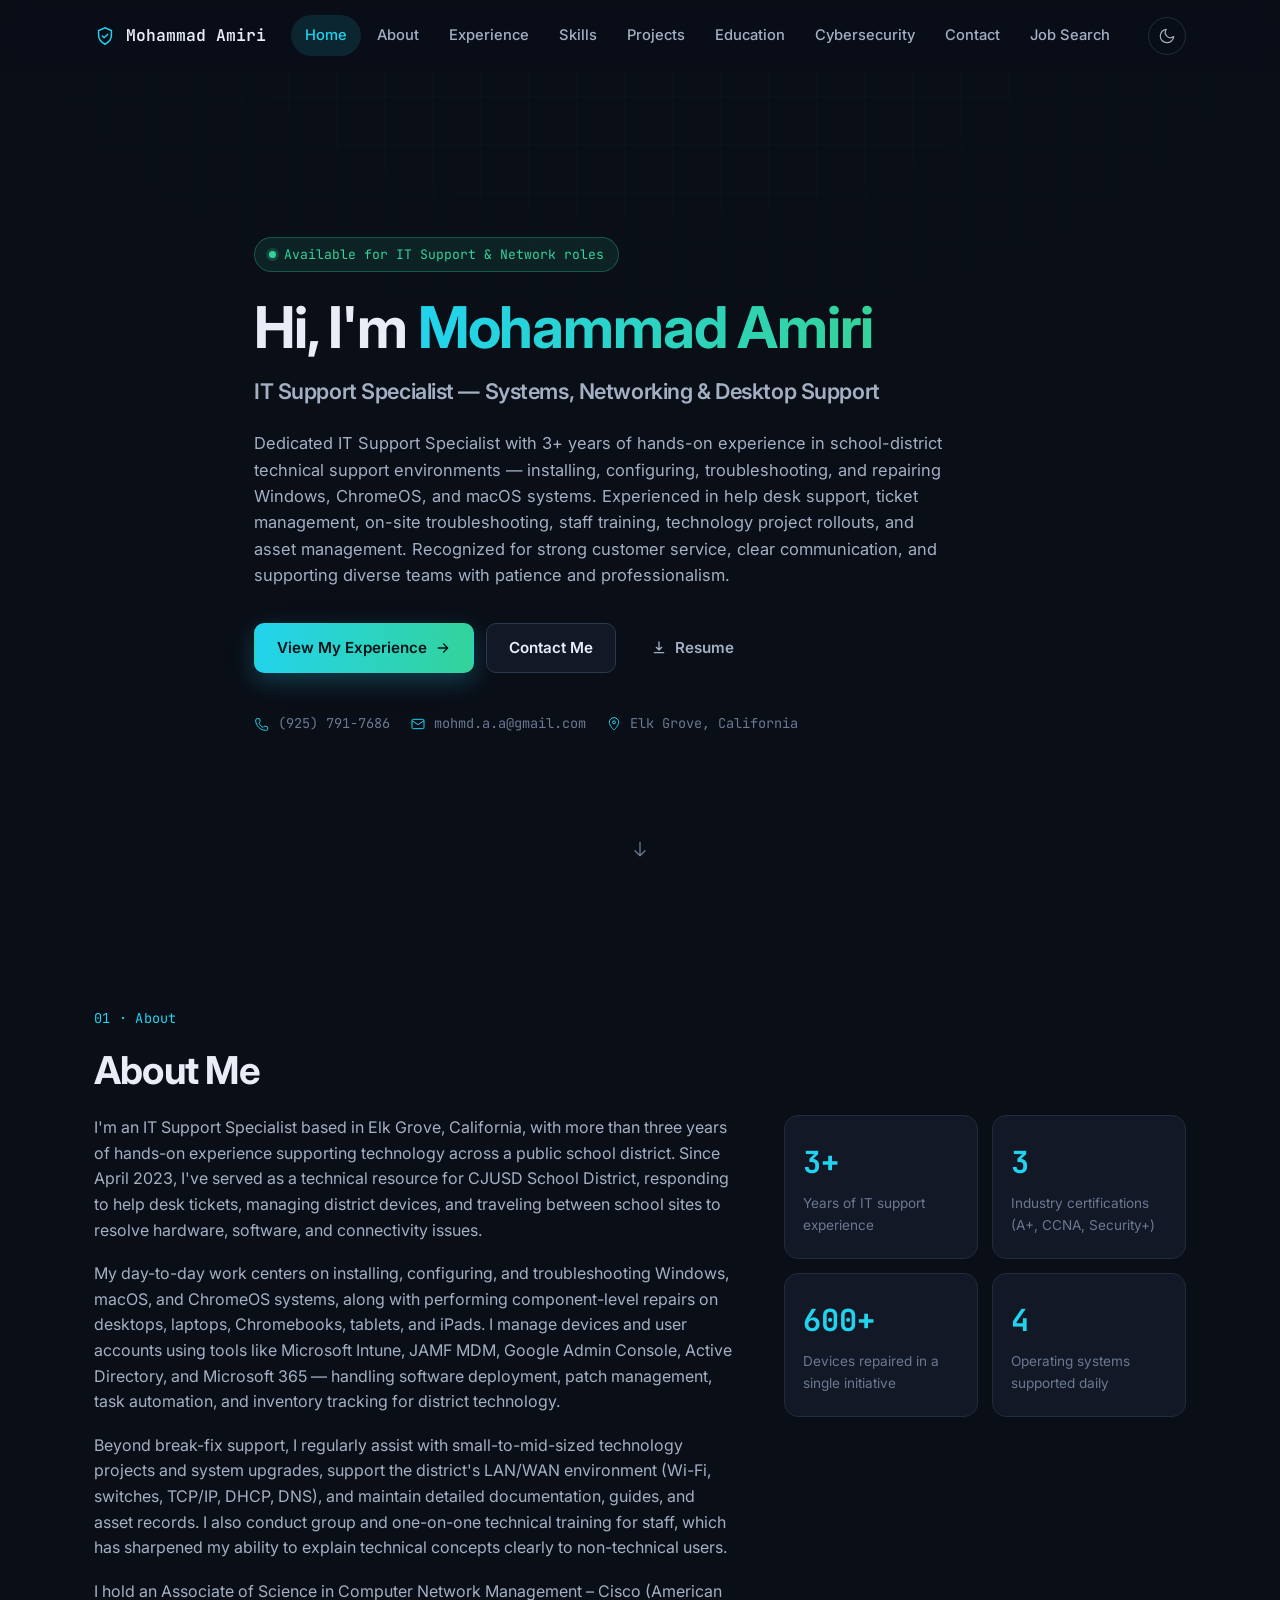
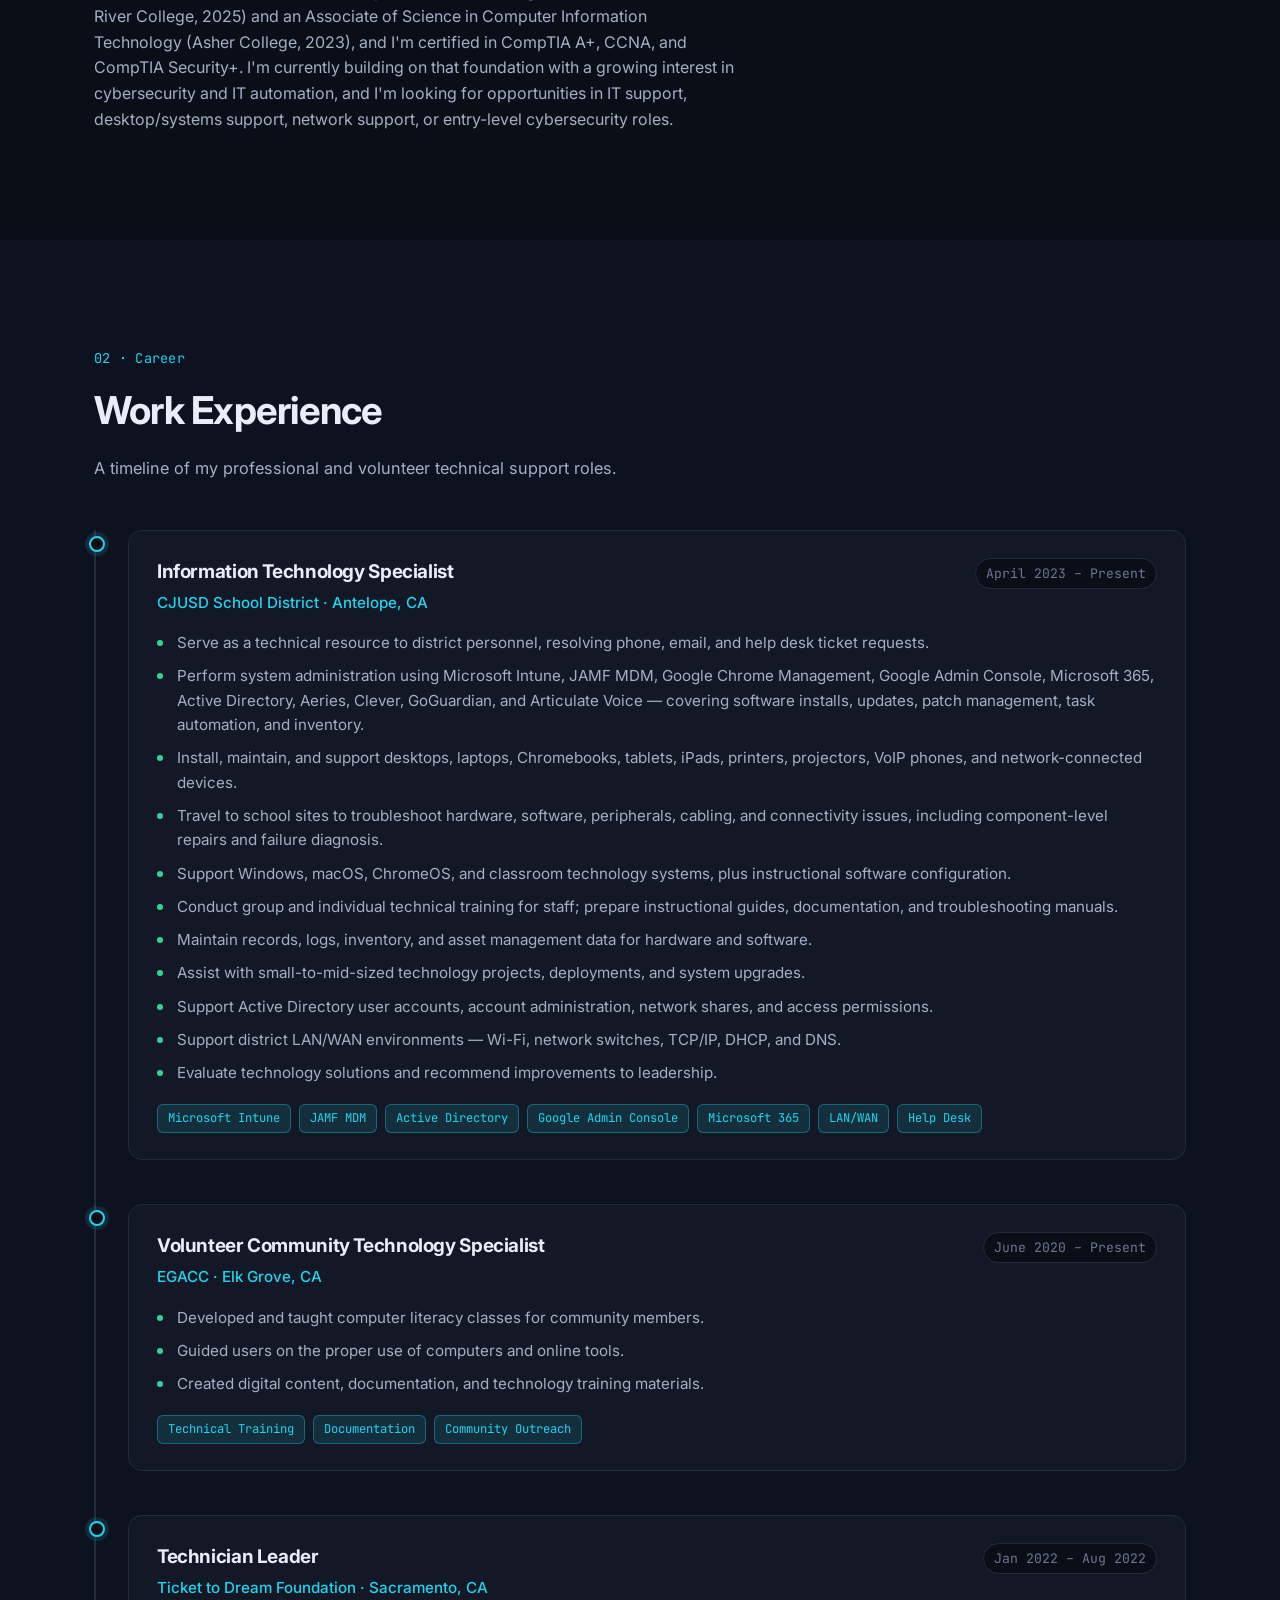
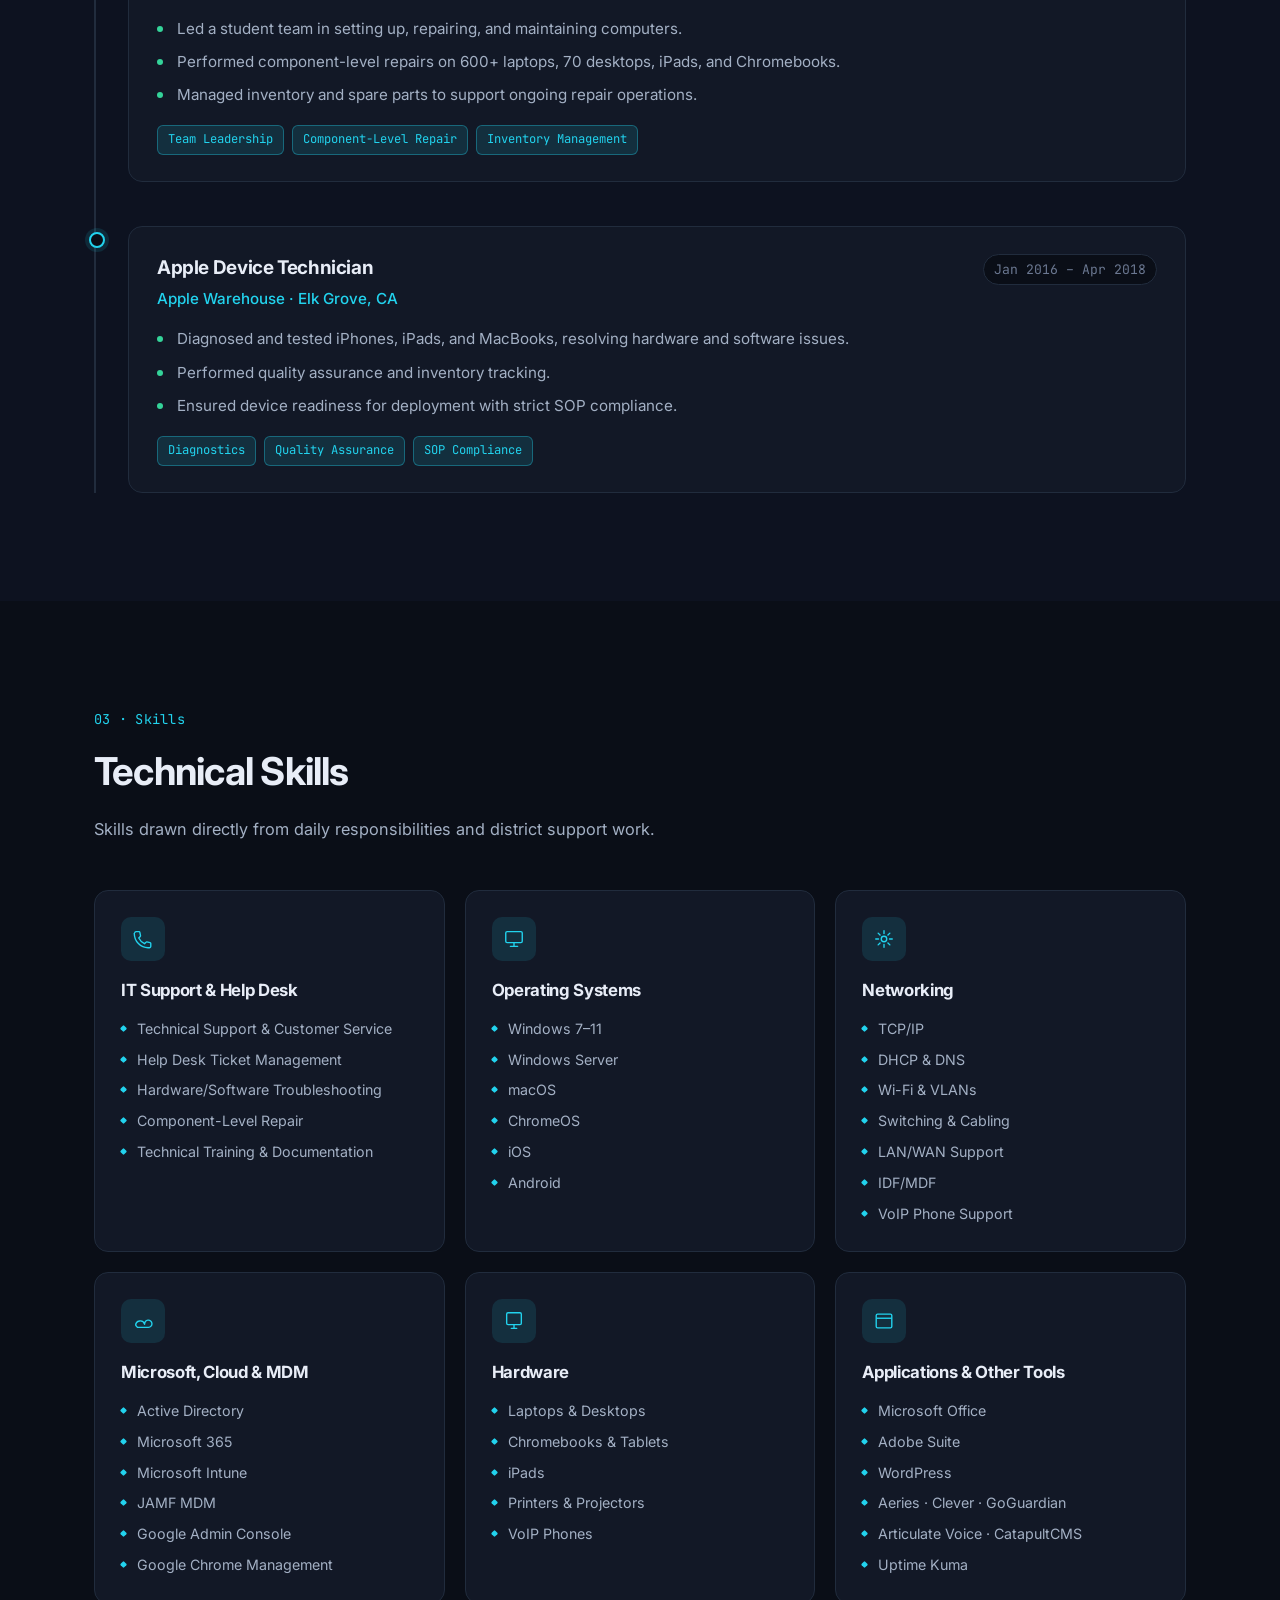
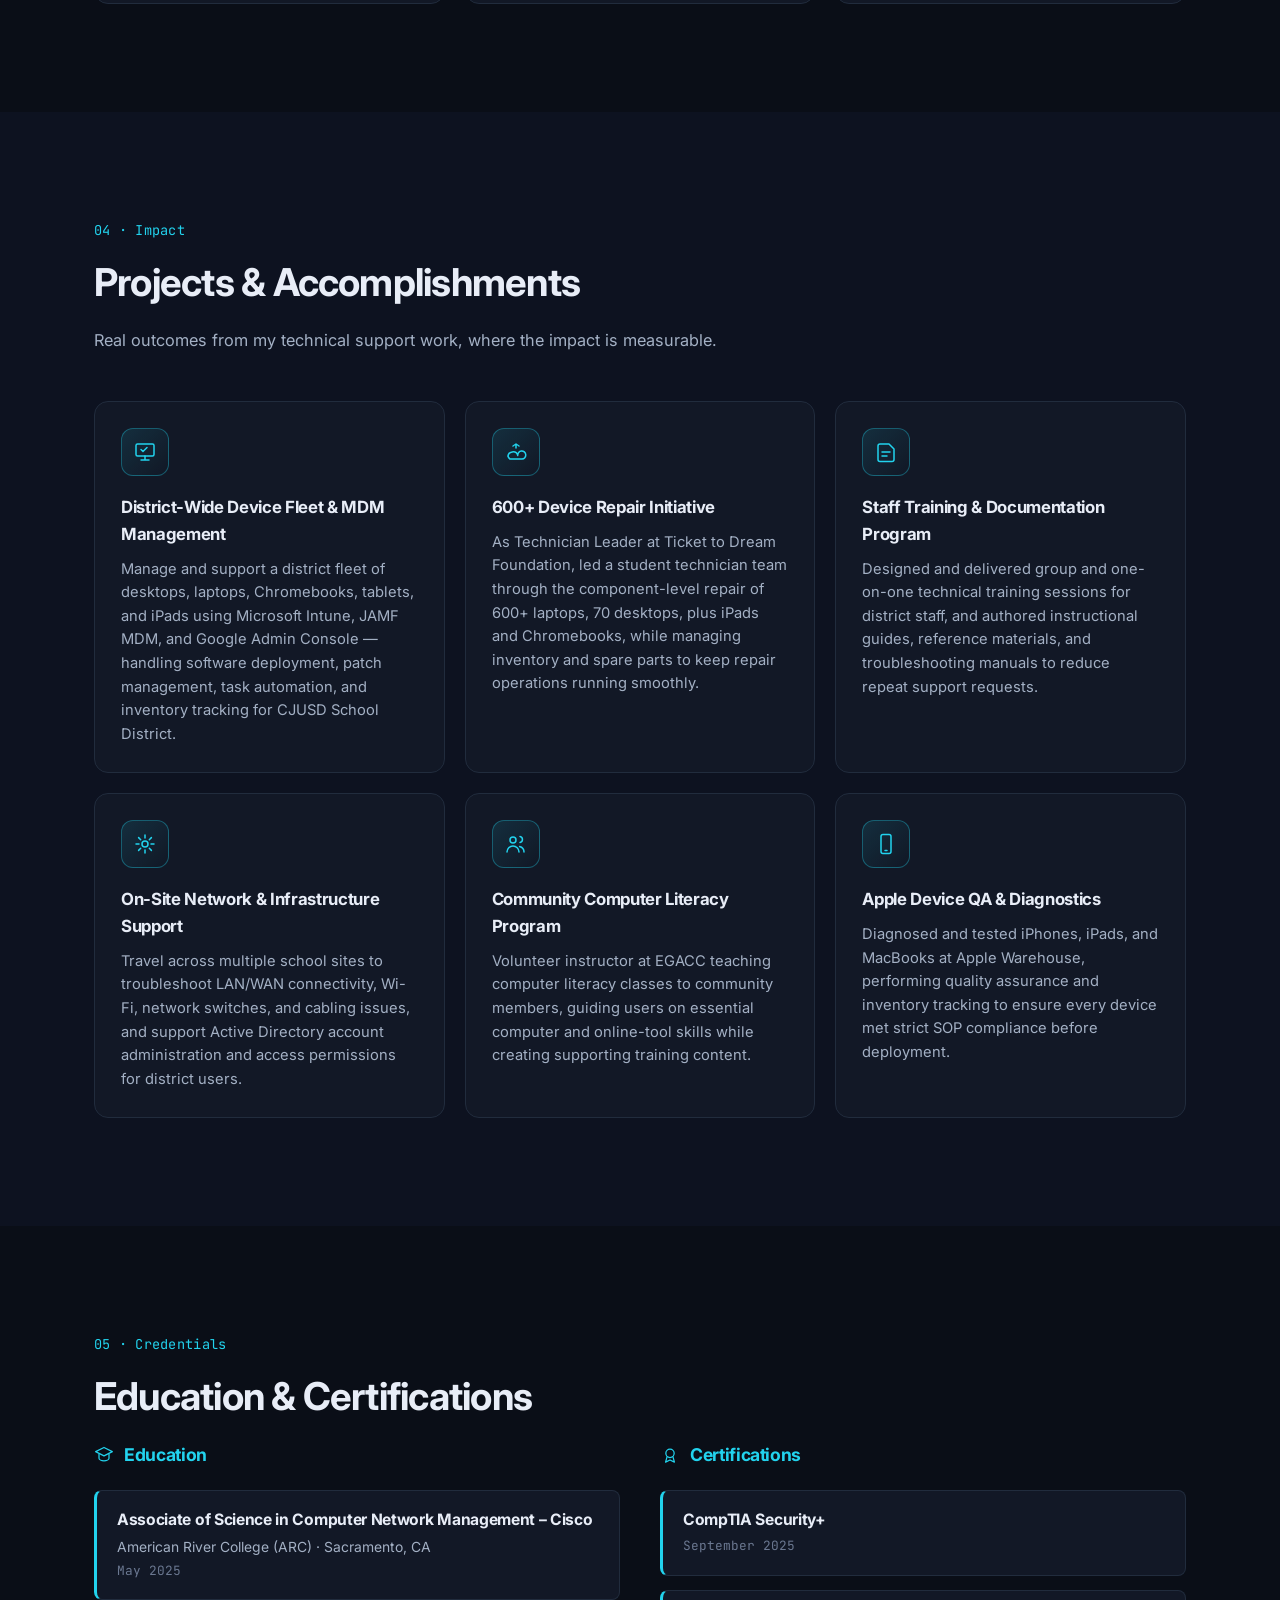
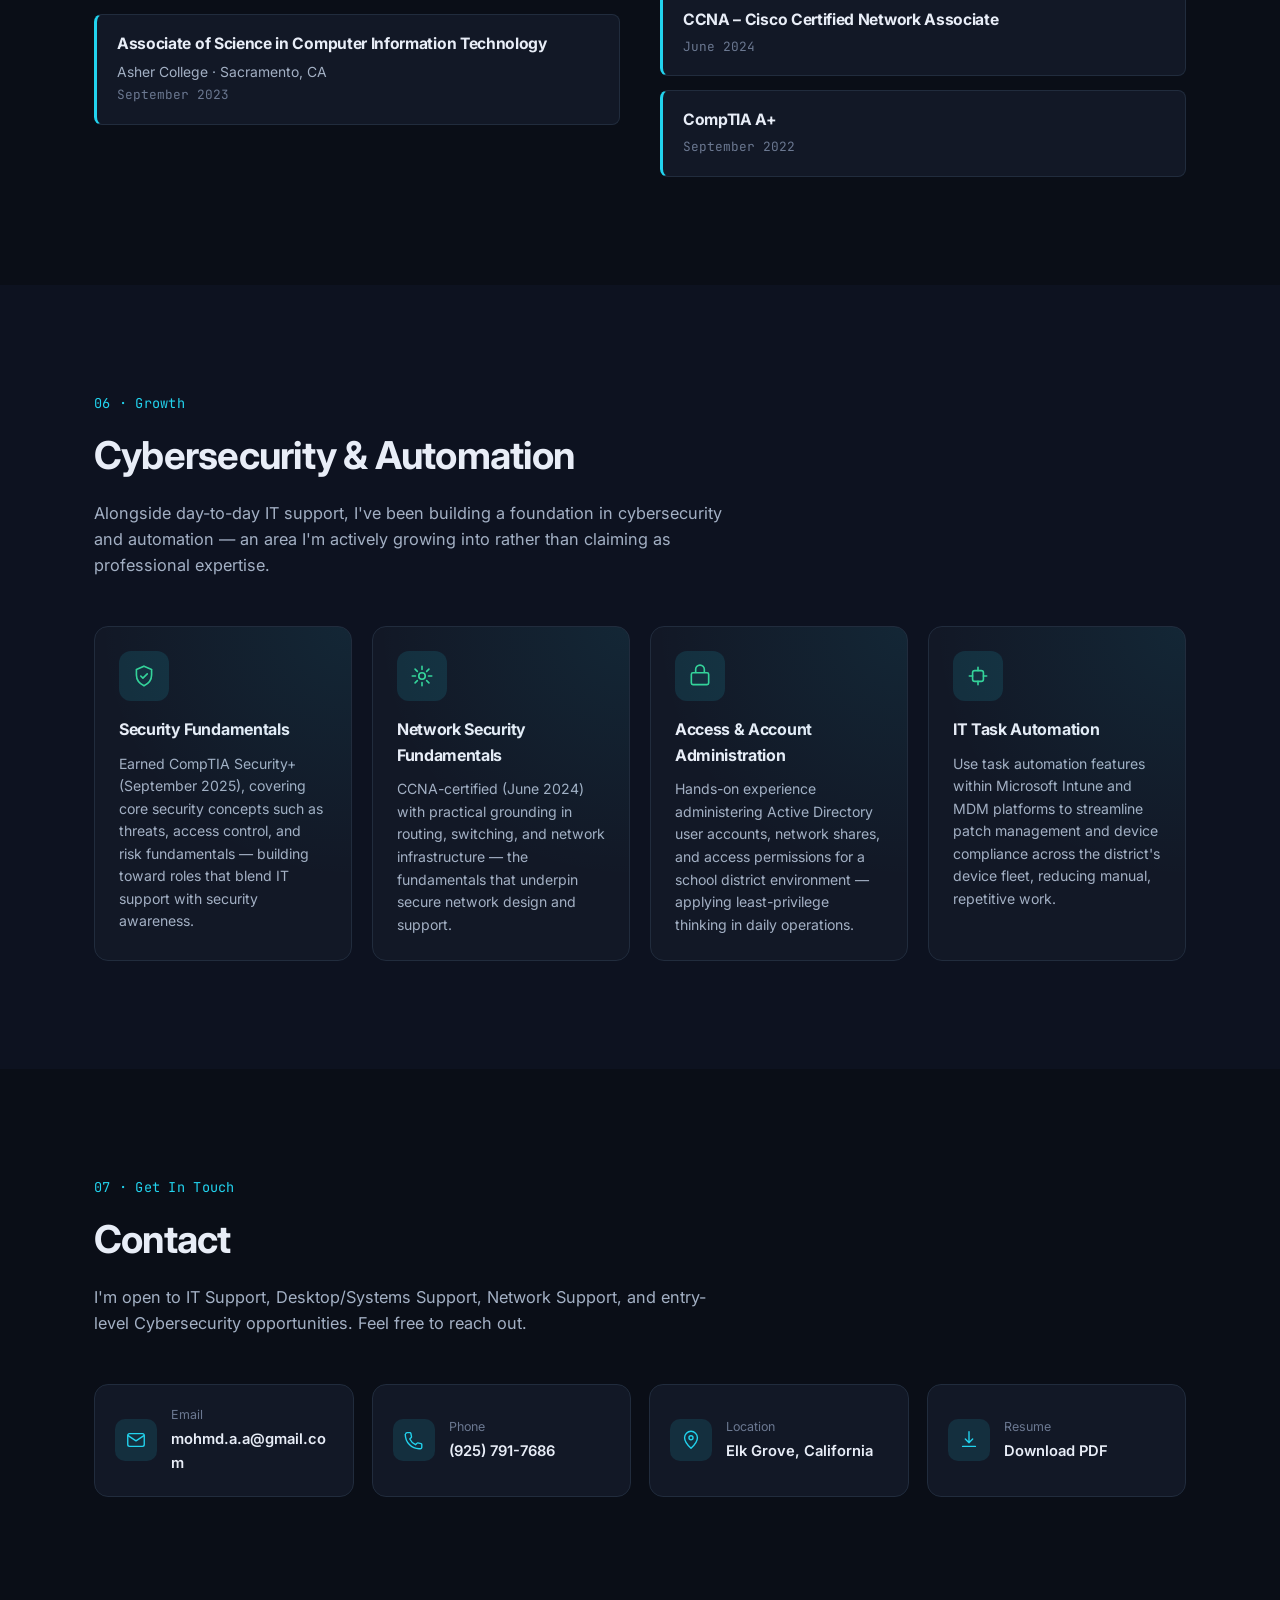
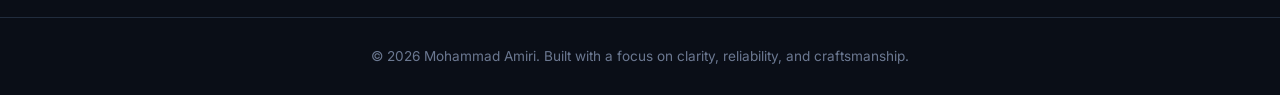
==== commit 911b6acb: "Add IT job search dashboard for Sacramento region Personal dashboard aggregating IT/technology job p" ====
--- a/index.html
+++ b/index.html
@@ -35,6 +35,7 @@
         <li><a href="#education" class="nav-link">Education</a></li>
         <li><a href="#cybersecurity" class="nav-link">Cybersecurity</a></li>
         <li><a href="#contact" class="nav-link">Contact</a></li>
+        <li><a href="job-search/index.html" class="nav-link">Job Search</a></li>
       </ul>
     </nav>
 
